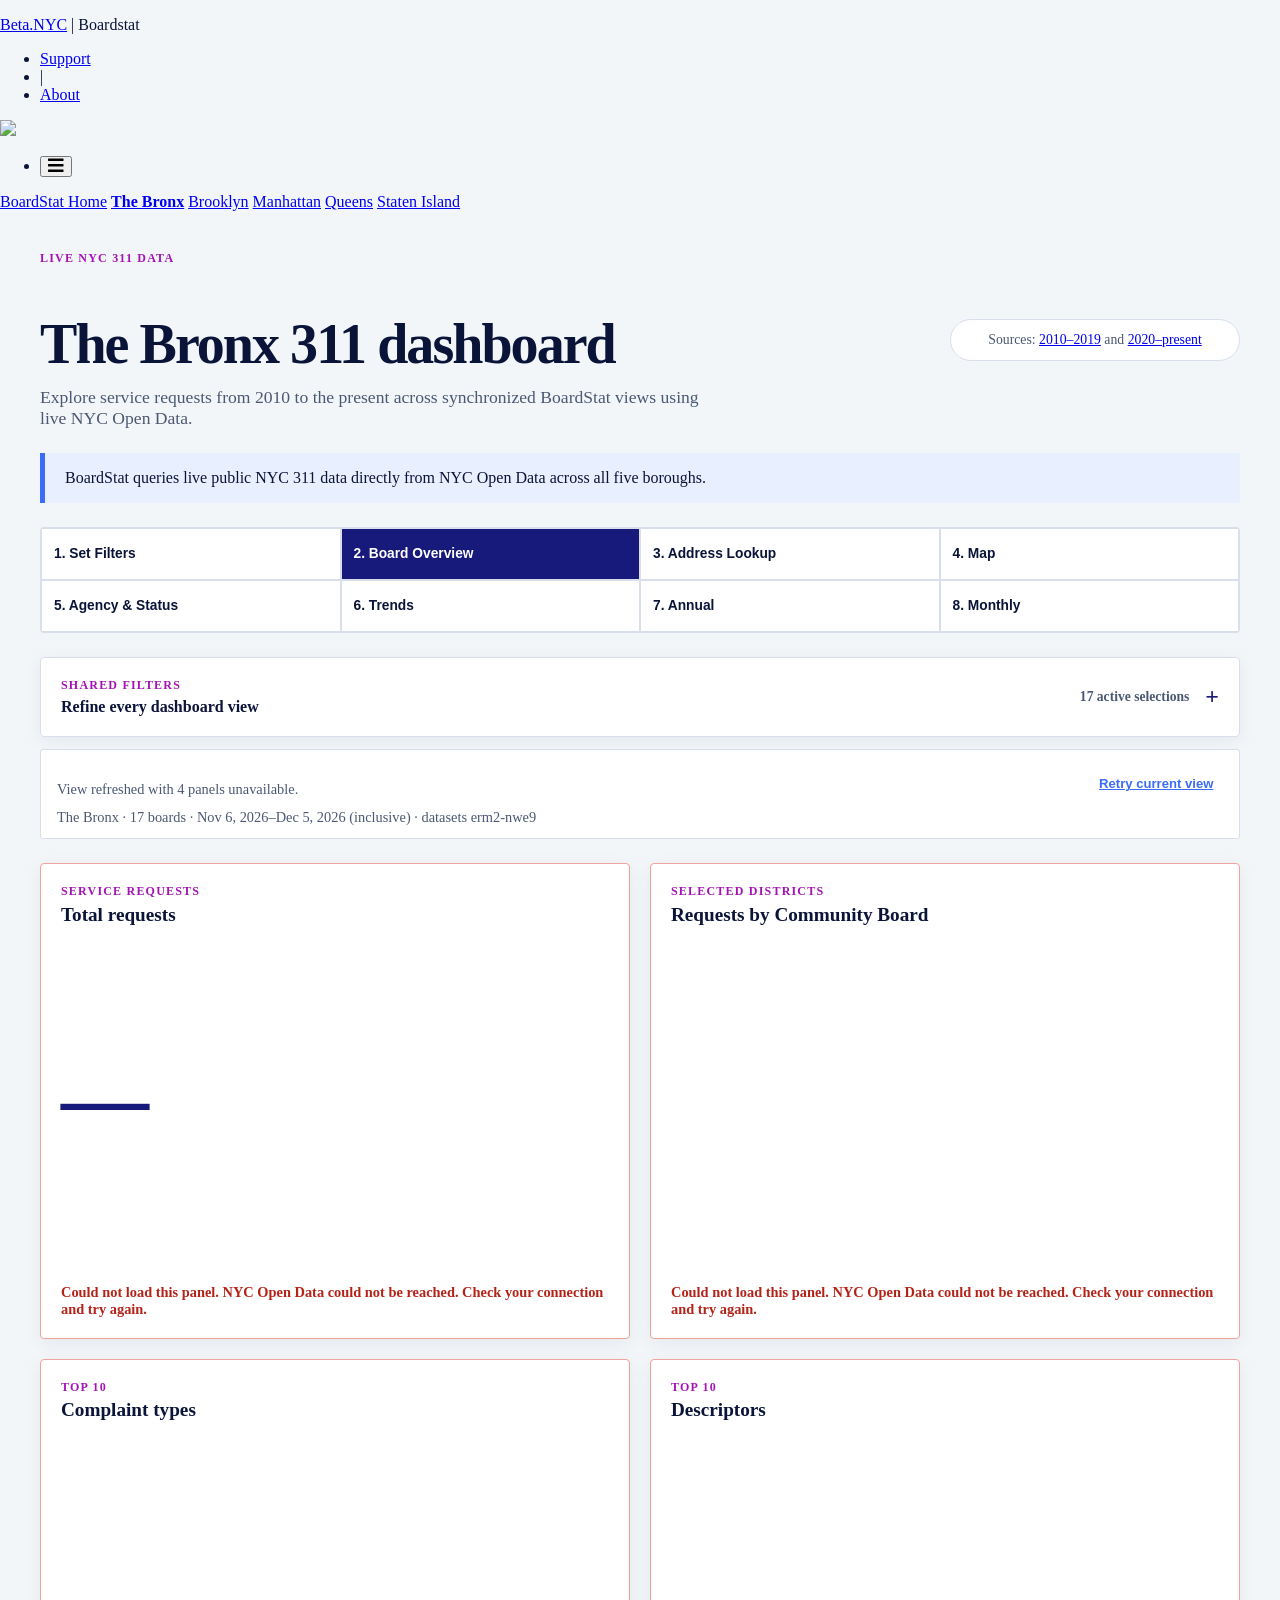
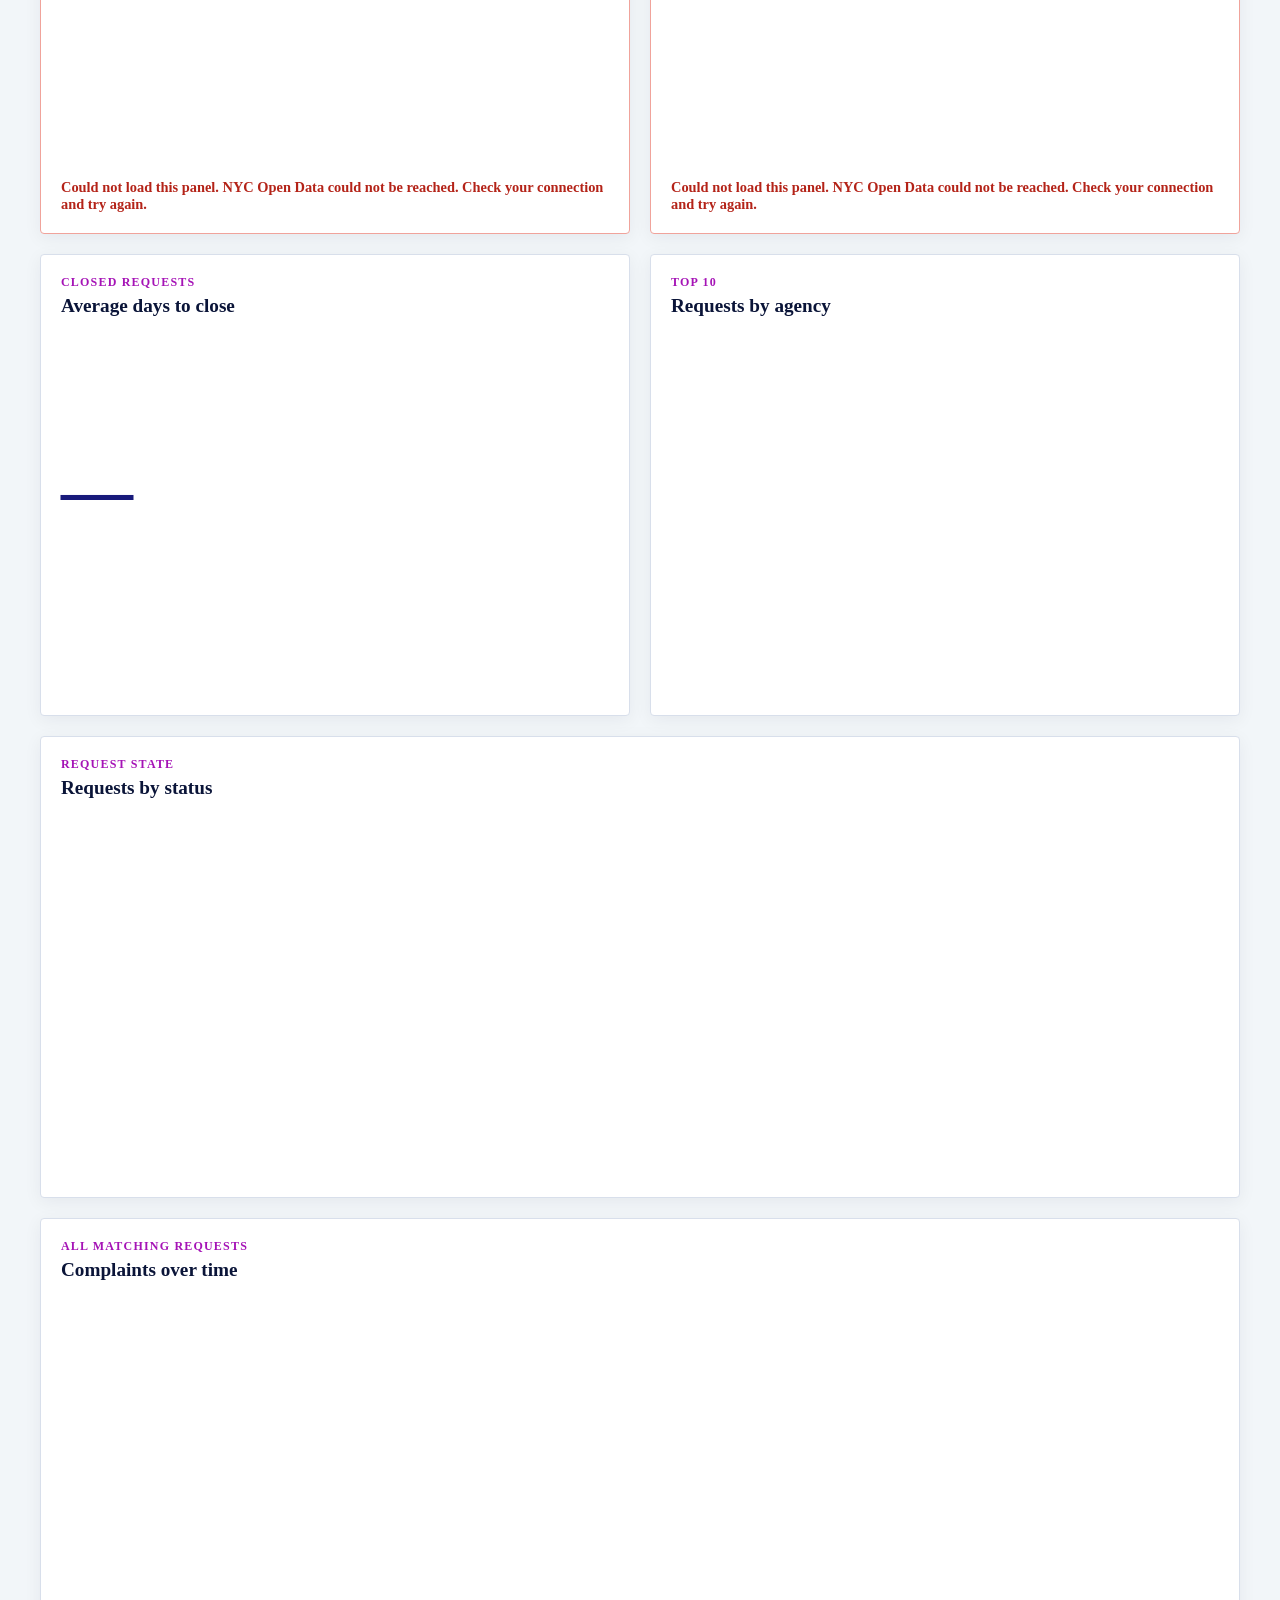
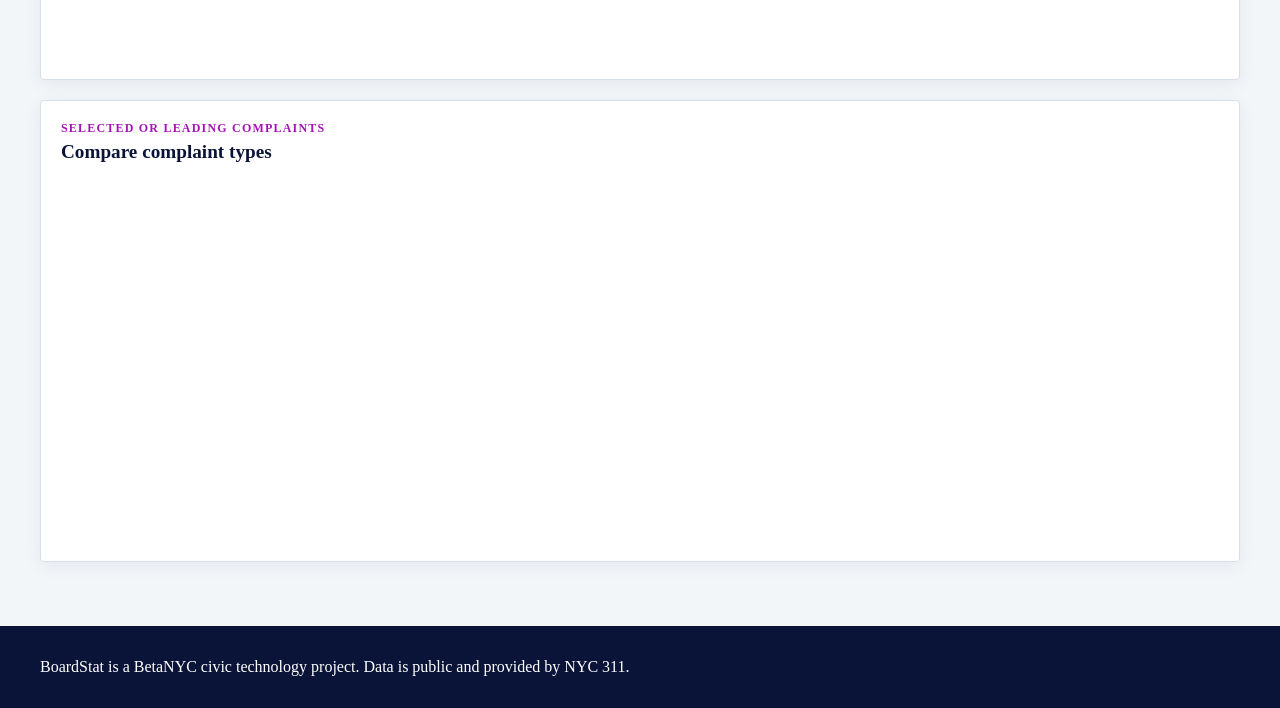
==== bronx.html @ efbcb54a "Cut over remaining boroughs to live NYC Open Data" ====
<!DOCTYPE html>
<html lang="en">
  <head>
    <!-- Required meta tags -->
    <meta charset="utf-8" />
    <meta
      name="viewport"
      content="width=device-width, initial-scale=1, shrink-to-fit=no"
    />

    <!-- Corrects IE Compatibility Mode -->
    <meta http-equiv="X-UA-Compatible" content="IE=edge" />

    <title>BoardStat The Bronx</title>

    <!-- Font Awesome -->
    <link
      rel="stylesheet"
      href="https://use.fontawesome.com/releases/v5.8.2/css/all.css"
      integrity="sha384-oS3vJWv+0UjzBfQzYUhtDYW+Pj2yciDJxpsK1OYPAYjqT085Qq/1cq5FLXAZQ7Ay"
      crossorigin="anonymous"
    />

    <!-- NYC Theme CSS -->
    <link rel="stylesheet" href="./css/theme.css" />
    <link rel="icon" href="./images/BetaNYC_short_white_on_blue.png" />
    <link rel="stylesheet" href="https://unpkg.com/leaflet@1.9.4/dist/leaflet.css" crossorigin="anonymous" />
    <link rel="stylesheet" href="https://unpkg.com/leaflet.markercluster@1.5.3/dist/MarkerCluster.css" crossorigin="anonymous" />
    <link rel="stylesheet" href="https://unpkg.com/leaflet.markercluster@1.5.3/dist/MarkerCluster.Default.css" crossorigin="anonymous" />
    <link rel="stylesheet" href="./css/prototype.css" />
    <!-- Global site tag (gtag.js) - Google Analytics -->
    <!-- Google tag (gtag.js) -->
    <script
      async
      src="https://www.googletagmanager.com/gtag/js?id=G-TJ936HGY1Z"
    ></script>
    <script>
      window.dataLayer = window.dataLayer || [];
      function gtag() {
        dataLayer.push(arguments);
      }
      gtag("js", new Date());

      gtag("config", "G-TJ936HGY1Z");
    </script>
  </head>
  <body data-borough="bronx" data-default-boards="all" data-route-fixed="true">
    <a class="skip-link" href="#dashboard">Skip to dashboard</a>
        <header id="global-header" role="banner">
          <div id="nyc-top-header">
            <div class="container-fluid wide">
              <div class="row py-1 align-items-center justify-content-between">
                <div class="col-auto">
                  <p class="d-none d-md-flex">
                    <a href="https://beta.nyc/">Beta.NYC</a>
                    <span class="mx-1" aria-hidden="true">|</span>
                    Boardstat
                  </p>
                </div>
                <!-- .col -->

                <div class="col-auto">
                  <ul class="extensible-list horizontal">
                    <li>
                      <a href="https://github.com/BetaNYC/BoardStat/issues"
                        >Support</a
                      >
                    </li>
                    <li>
                      <a>|</a>
                    </li>
                    <li>
                      <a href="https://beta.nyc/products/boardstat/">About</a>
                    </li>
                  </ul>
                </div>
                <!-- .col -->
              </div>
              <!-- .row -->
            </div>
            <!-- .container-fluid -->
          </div>
          <!-- #nyc-top-header -->

          <div class="wrap-header">
            <div class="container-fluid wide">
              <div class="row align-items-center">
                <div class="col-lg py-2">
                  <div
                    class="d-flex justify-content-center justify-content-lg-start"
                  >
                    <a class="align-self-center" href="https://beta.nyc/">
                      <img
                        src="https://beta.nyc/wp-content/uploads/Sticker_BetaNYC_long_transp_back1-e1545958875486.png"
                      />
                    </a>
                  </div>
                </div>
                <!-- .col -->

                <div class="col-lg-auto border-top border-lg-0">
                  <div class="d-lg-flex align-items-center">
                    <!-- Mobile Toggle Buttons -->

                    <ul
                      class="extensible-list horizontal justify-content-between my-2 d-lg-none"
                    >
                      <li>
                        <button
                          class="navbar-toggler no-btn-style"
                          type="button"
                          data-toggle="collapse"
                          data-target="#nav-primary"
                          aria-controls="nav-primary"
                          aria-expanded="false"
                          aria-label="Toggle navigation"
                        >
                          <span class="fas fa-bars fa-lg" role="img"></span>
                        </button>
                      </li>
                    </ul>

                    <div
                      class="collapse d-lg-block mx-n2 mx-lg-2"
                      id="nav-primary"
                    >
                      <nav class="nav" role="navigation">
                        <a
                          class="nav-link"
                          href="https://boardstat.beta.nyc"
                          id="nav-item-home"
                          aria-haspopup="true"
                          aria-expanded="false"
                        >
                          BoardStat Home</a
                        >

                        <a
                          class="nav-link"
                          href="https://boardstat.beta.nyc/bronx"
                          id="nav-item-bronx"
                          aria-haspopup="true"
                          aria-expanded="false"
                        >
                          <strong><u>The Bronx</u></strong></a
                        >

                        <a
                          class="nav-link"
                          href="https://boardstat.beta.nyc/brooklyn"
                          id="nav-item-brooklyn"
                          aria-haspopup="true"
                          aria-expanded="false"
                        >
                          Brooklyn</a
                        >

                        <a
                          class="nav-link"
                          href="https://boardstat.beta.nyc/manhattan"
                          id="nav-item-manhattan"
                          aria-haspopup="true"
                          aria-expanded="false"
                        >
                          Manhattan</a
                        >

                        <a
                          class="nav-link"
                          href="https://boardstat.beta.nyc/queens"
                          id="nav-item-queens"
                          aria-haspopup="true"
                          aria-expanded="false"
                        >
                          Queens</a
                        >

                        <a
                          class="nav-link"
                          href="https://boardstat.beta.nyc/statenisland"
                          id="nav-item-staten-island"
                          aria-haspopup="true"
                          aria-expanded="false"
                        >
                          Staten Island</a
                        >
                      </nav>
                    </div>

                    <!-- Desktop Toggle Buttons -->
                  </div>
                  <!-- .d-flex -->
                </div>
                <!-- .col -->
              </div>
              <!-- .row -->
            </div>
            <!-- .container-fluid -->
          </div>
          <!-- .wrap-header -->
        </header>

    <main id="dashboard" class="prototype-container dashboard-shell">
      <section class="hero" aria-labelledby="page-title">
        <div>
          <p class="eyebrow">Live NYC 311 data</p>
          <h1 id="page-title">The Bronx 311 dashboard</h1>
          <p class="hero-copy">Explore service requests from 2010 to the present across synchronized BoardStat views using live NYC Open Data.</p>
        </div>
        <div class="hero-tools">
          <p class="source-badge">
            Sources: <a href="https://data.cityofnewyork.us/Social-Services/311-Service-Requests-from-2010-to-2019/76ig-c548/about_data">2010–2019</a>
            and <a href="https://data.cityofnewyork.us/Social-Services/311-Service-Requests-from-2020-to-Present/erm2-nwe9/about_data">2020–present</a>
          </p>
        </div>
      </section>

      <aside class="prototype-notice" aria-label="Data source notice">
        BoardStat queries live public NYC 311 data directly from NYC Open Data across all five boroughs.
      </aside>

      <nav class="view-nav" aria-label="Dashboard views" aria-orientation="horizontal" role="tablist">
        <button id="tab-filters" type="button" role="tab" aria-selected="false" aria-controls="view-filters" data-view="filters">1. Set Filters</button>
        <button id="tab-overview" type="button" role="tab" aria-selected="true" aria-controls="view-overview" data-view="overview">2. Board Overview</button>
        <button id="tab-address" type="button" role="tab" aria-selected="false" aria-controls="view-address" data-view="address">3. Address Lookup</button>
        <button id="tab-map" type="button" role="tab" aria-selected="false" aria-controls="view-map" data-view="map">4. Map</button>
        <button id="tab-agency" type="button" role="tab" aria-selected="false" aria-controls="view-agency" data-view="agency">5. Agency &amp; Status</button>
        <button id="tab-trends" type="button" role="tab" aria-selected="false" aria-controls="view-trends" data-view="trends">6. Trends</button>
        <button id="tab-annual" type="button" role="tab" aria-selected="false" aria-controls="view-annual" data-view="annual">7. Annual</button>
        <button id="tab-monthly" type="button" role="tab" aria-selected="false" aria-controls="view-monthly" data-view="monthly">8. Monthly</button>
      </nav>

      <details id="shared-filter-panel" class="filter-card">
        <summary>
          <span><span class="eyebrow">Shared filters</span><strong>Refine every dashboard view</strong></span>
          <span id="filter-count" class="filter-count">17 active selections</span>
        </summary>

        <div class="filter-content">
          <div class="section-heading">
            <p class="filter-help">Select multiple values with checkboxes. Options and counts reflect the current date and cross-filter selections.</p>
            <button id="reset-filters" class="button-secondary" type="button">Reset filters</button>
          </div>

          <form id="filters">
            <div class="date-filter-grid">
              <div class="form-field">
                <label for="start-date">Start date</label>
                <input id="start-date" name="startDate" type="date" min="2010-01-01" required />
              </div>
              <div class="form-field">
                <label for="end-date">End date</label>
                <input id="end-date" name="endDate" type="date" min="2010-01-01" required />
              </div>
            </div>

            <div class="filter-option-grid">
              <fieldset class="filter-group">
                <legend>Community Boards</legend>
                <button type="button" class="text-button" data-clear-filter="boards">Clear</button>
                <input class="option-search" type="search" placeholder="Find a board" aria-label="Find a Community Board option" data-option-search="board-options" />
                <div id="board-options" class="checkbox-options" aria-label="Community Board options"></div>
              </fieldset>

              <fieldset class="filter-group">
                <legend>Complaint Types</legend>
                <button type="button" class="text-button" data-clear-filter="complaints">Clear</button>
                <input class="option-search" type="search" placeholder="Find a complaint" aria-label="Find a complaint type option" data-option-search="complaint-options" />
                <div id="complaint-options" class="checkbox-options" aria-label="Complaint type options"></div>
              </fieldset>

              <fieldset class="filter-group">
                <legend>Descriptors</legend>
                <button type="button" class="text-button" data-clear-filter="descriptors">Clear</button>
                <input class="option-search" type="search" placeholder="Find a descriptor" aria-label="Find a descriptor option" data-option-search="descriptor-options" />
                <div id="descriptor-options" class="checkbox-options" aria-label="Descriptor options"></div>
              </fieldset>

              <fieldset class="filter-group">
                <legend>Agencies</legend>
                <button type="button" class="text-button" data-clear-filter="agencies">Clear</button>
                <input class="option-search" type="search" placeholder="Find an agency" aria-label="Find an agency option" data-option-search="agency-options" />
                <div id="agency-options" class="checkbox-options" aria-label="Agency options"></div>
              </fieldset>

              <fieldset class="filter-group">
                <legend>Statuses</legend>
                <button type="button" class="text-button" data-clear-filter="statuses">Clear</button>
                <input class="option-search" type="search" placeholder="Find a status" aria-label="Find a status option" data-option-search="status-options" />
                <div id="status-options" class="checkbox-options" aria-label="Status options"></div>
              </fieldset>

              <fieldset class="filter-group">
                <legend>Years</legend>
                <button type="button" class="text-button" data-clear-filter="years">Clear</button>
                <p class="option-note">Optional non-contiguous year filter.</p>
                <div id="year-options" class="checkbox-options compact-options" aria-label="Year options"></div>
              </fieldset>
            </div>
          </form>
          <p id="filter-options-status" class="filter-options-status" role="status" aria-live="polite"></p>
          <p id="filter-error" class="form-error" role="alert" hidden></p>
        </div>
      </details>

      <div class="dashboard-toolbar" aria-label="Dashboard refresh status">
        <div class="dashboard-status-row">
          <p id="dashboard-status" class="dashboard-status" role="status" aria-live="polite"></p>
          <button id="retry-dashboard" class="text-button retry-button" type="button" aria-describedby="dashboard-status">Retry current view</button>
        </div>
        <p id="active-range" class="active-range"></p>
      </div>

      <section id="view-filters" class="view-panel" role="tabpanel" aria-labelledby="tab-filters" tabindex="0" hidden>
        <article class="dashboard-card guidance-card">
          <p class="eyebrow">View 1</p>
          <h2>Set shared filters</h2>
          <p>Use the filter panel above to combine boards, complaint types, descriptors, agencies, statuses, years, and an inclusive date range. Address selections are added in the Address Lookup view.</p>
          <h3>Current selection</h3>
          <ul id="active-filter-list" class="active-filter-list"></ul>
          <p>Selections are encoded in the page URL so this exact view can be bookmarked or shared.</p>
        </article>
      </section>

      <section id="view-overview" class="view-panel dashboard-grid" role="tabpanel" aria-labelledby="tab-overview" tabindex="0">
        <article id="total-panel" class="dashboard-card total-card" aria-labelledby="total-heading">
          <div class="card-heading"><div><p class="eyebrow">Service requests</p><h2 id="total-heading">Total requests</h2></div></div>
          <p id="total-requests" class="metric" aria-live="polite">—</p>
          <p class="panel-state" aria-live="polite"></p>
        </article>

        <article id="boards-panel" class="dashboard-card chart-card" aria-labelledby="boards-heading">
          <div class="card-heading"><div><p class="eyebrow">Selected districts</p><h2 id="boards-heading">Requests by Community Board</h2></div></div>
          <div class="chart-wrap"><canvas id="boards-chart" role="img" aria-label="Requests by Community Board chart" aria-describedby="boards-summary"></canvas></div>
          <p id="boards-summary" class="chart-summary"></p><p class="panel-state" aria-live="polite"></p>
        </article>

        <article id="complaints-panel" class="dashboard-card chart-card" aria-labelledby="complaints-heading">
          <div class="card-heading"><div><p class="eyebrow">Top 10</p><h2 id="complaints-heading">Complaint types</h2></div></div>
          <div class="chart-wrap"><canvas id="complaints-chart" role="img" aria-label="Top complaint types chart" aria-describedby="complaints-summary"></canvas></div>
          <p id="complaints-summary" class="chart-summary"></p><p class="panel-state" aria-live="polite"></p>
        </article>

        <article id="descriptors-panel" class="dashboard-card chart-card" aria-labelledby="descriptors-heading">
          <div class="card-heading"><div><p class="eyebrow">Top 10</p><h2 id="descriptors-heading">Descriptors</h2></div></div>
          <div class="chart-wrap"><canvas id="descriptors-chart" role="img" aria-label="Top descriptors chart" aria-describedby="descriptors-summary"></canvas></div>
          <p id="descriptors-summary" class="chart-summary"></p><p class="panel-state" aria-live="polite"></p>
        </article>
      </section>

      <section id="view-address" class="view-panel" role="tabpanel" aria-labelledby="tab-address" tabindex="0" hidden>
        <article class="dashboard-card address-search-card" aria-labelledby="address-search-heading">
          <div class="card-heading"><div><p class="eyebrow">Address filter</p><h2 id="address-search-heading">Lookup service requests by address</h2></div></div>
          <label for="address-search">Search incident addresses</label>
          <input id="address-search" type="search" autocomplete="off" placeholder="Example: 2151 Broadway" aria-describedby="address-search-help address-search-status" />
          <p id="address-search-help" class="option-note">Enter at least two characters. Select up to 10 exact public incident-address values.</p>
          <p id="address-search-status" class="filter-options-status" role="status" aria-live="polite"></p>
          <ul id="address-suggestions" class="address-suggestions" aria-label="Address suggestions"></ul>
          <div class="selected-address-heading"><h3>Selected addresses</h3><button id="clear-addresses" class="text-button" type="button">Clear all</button></div>
          <div id="selected-addresses" class="filter-chips"><p class="option-note">No addresses selected.</p></div>
        </article>

        <article id="address-results-panel" class="dashboard-card table-card" aria-labelledby="recent-heading">
          <div class="card-heading"><div><p class="eyebrow">Newest first</p><h2 id="recent-heading">Matching service requests</h2></div><p class="limit-note">Up to 100 requests</p></div>
          <div class="table-scroll" tabindex="0" aria-label="Scrollable matching service requests table">
            <table>
              <caption class="visually-hidden">Newest NYC 311 requests matching the shared filters</caption>
              <thead><tr><th scope="col">Created</th><th scope="col">Closed</th><th scope="col">Board</th><th scope="col">Complaint Type</th><th scope="col">Descriptor</th><th scope="col">Agency</th><th scope="col">Address</th><th scope="col">Status</th><th scope="col">Dataset</th></tr></thead>
              <tbody id="recent-requests-body"></tbody>
            </table>
          </div>
          <p class="panel-state" aria-live="polite"></p>
        </article>
      </section>

      <section id="view-map" class="view-panel" role="tabpanel" aria-labelledby="tab-map" tabindex="0" hidden>
        <article id="map-panel" class="dashboard-card map-card" aria-labelledby="map-heading">
          <div class="card-heading"><div><p class="eyebrow">Newest geocoded requests</p><h2 id="map-heading">Request map</h2></div><p id="map-limit-note" class="limit-note">Up to 250 points per applicable dataset</p></div>
          <div id="request-map" role="region" aria-label="Map of recent 311 service requests" aria-describedby="map-limit-note"></div>
          <p class="panel-state" aria-live="polite"></p>
        </article>
      </section>

      <section id="view-agency" class="view-panel dashboard-grid" role="tabpanel" aria-labelledby="tab-agency" tabindex="0" hidden>
        <article id="average-panel" class="dashboard-card total-card" aria-labelledby="average-heading">
          <div class="card-heading"><div><p class="eyebrow">Closed requests</p><h2 id="average-heading">Average days to close</h2></div></div>
          <p id="average-days" class="metric" aria-live="polite">—</p><p class="panel-state" aria-live="polite"></p>
        </article>
        <article id="agencies-panel" class="dashboard-card chart-card" aria-labelledby="agencies-heading">
          <div class="card-heading"><div><p class="eyebrow">Top 10</p><h2 id="agencies-heading">Requests by agency</h2></div></div>
          <div class="chart-wrap"><canvas id="agencies-chart" role="img" aria-label="Requests by agency chart" aria-describedby="agencies-summary"></canvas></div>
          <p id="agencies-summary" class="chart-summary"></p><p class="panel-state" aria-live="polite"></p>
        </article>
        <article id="statuses-panel" class="dashboard-card chart-card chart-card-wide" aria-labelledby="statuses-heading">
          <div class="card-heading"><div><p class="eyebrow">Request state</p><h2 id="statuses-heading">Requests by status</h2></div></div>
          <div class="chart-wrap"><canvas id="statuses-chart" role="img" aria-label="Requests by status chart" aria-describedby="statuses-summary"></canvas></div>
          <p id="statuses-summary" class="chart-summary"></p><p class="panel-state" aria-live="polite"></p>
        </article>
      </section>

      <section id="view-trends" class="view-panel dashboard-grid" role="tabpanel" aria-labelledby="tab-trends" tabindex="0" hidden>
        <article id="timeline-panel" class="dashboard-card chart-card chart-card-wide" aria-labelledby="timeline-heading">
          <div class="card-heading"><div><p class="eyebrow">All matching requests</p><h2 id="timeline-heading">Complaints over time</h2></div></div>
          <div class="chart-wrap"><canvas id="timeline-chart" role="img" aria-label="Complaints over time chart" aria-describedby="timeline-summary"></canvas></div>
          <p id="timeline-summary" class="chart-summary"></p><p class="panel-state" aria-live="polite"></p>
        </article>
        <article id="comparison-panel" class="dashboard-card chart-card chart-card-wide" aria-labelledby="comparison-heading">
          <div class="card-heading"><div><p class="eyebrow">Selected or leading complaints</p><h2 id="comparison-heading">Compare complaint types</h2></div></div>
          <div class="chart-wrap"><canvas id="comparison-chart" role="img" aria-label="Complaint type comparison chart" aria-describedby="comparison-summary"></canvas></div>
          <p id="comparison-summary" class="chart-summary"></p><p class="panel-state" aria-live="polite"></p>
        </article>
      </section>

      <section id="view-annual" class="view-panel" role="tabpanel" aria-labelledby="tab-annual" tabindex="0" hidden>
        <article id="annual-panel" class="dashboard-card chart-card" aria-labelledby="annual-heading">
          <div class="card-heading"><div><p class="eyebrow">Calendar year</p><h2 id="annual-heading">Annual request totals</h2></div></div>
          <div class="chart-wrap chart-wrap-large"><canvas id="annual-chart" role="img" aria-label="Annual request totals chart" aria-describedby="annual-summary"></canvas></div>
          <p id="annual-summary" class="chart-summary"></p><p class="panel-state" aria-live="polite"></p>
        </article>
      </section>

      <section id="view-monthly" class="view-panel" role="tabpanel" aria-labelledby="tab-monthly" tabindex="0" hidden>
        <article id="monthly-panel" class="dashboard-card chart-card" aria-labelledby="monthly-heading">
          <div class="card-heading"><div><p class="eyebrow">Seasonality</p><h2 id="monthly-heading">Requests by calendar month</h2></div></div>
          <div class="chart-wrap chart-wrap-large"><canvas id="monthly-chart" role="img" aria-label="Requests by calendar month chart" aria-describedby="monthly-summary"></canvas></div>
          <p id="monthly-summary" class="chart-summary"></p><p class="panel-state" aria-live="polite"></p>
        </article>
      </section>
    </main>

    <footer class="prototype-footer"><div class="prototype-container"><p>BoardStat is a BetaNYC civic technology project. Data is public and provided by NYC 311.</p></div></footer>

    <!-- jQuery (full, compressed version) -->
    <script
      src="https://code.jquery.com/jquery-3.3.1.min.js"
      integrity="sha256-FgpCb/KJQlLNfOu91ta32o/NMZxltwRo8QtmkMRdAu8="
      crossorigin="anonymous"
    ></script>

    <!-- Popper.js and Bootstrap JS -->
    <script
      src="https://cdnjs.cloudflare.com/ajax/libs/popper.js/1.14.7/umd/popper.min.js"
      integrity="sha384-UO2eT0CpHqdSJQ6hJty5KVphtPhzWj9WO1clHTMGa3JDZwrnQq4sF86dIHNDz0W1"
      crossorigin="anonymous"
    ></script>
    <script
      src="https://stackpath.bootstrapcdn.com/bootstrap/4.3.1/js/bootstrap.min.js"
      integrity="sha384-JjSmVgyd0p3pXB1rRibZUAYoIIy6OrQ6VrjIEaFf/nJGzIxFDsf4x0xIM+B07jRM"
      crossorigin="anonymous"
    ></script>
    <script src="https://cdn.jsdelivr.net/npm/chart.js@4.4.7/dist/chart.umd.min.js"></script>
    <script src="https://unpkg.com/leaflet@1.9.4/dist/leaflet.js" crossorigin="anonymous"></script>
    <script src="https://unpkg.com/leaflet.markercluster@1.5.3/dist/leaflet.markercluster.js" crossorigin="anonymous"></script>
    <script type="module" src="./js/dashboard.js"></script>
  </body>
</html>
---- css/prototype.css ----
:root {
  --boardstat-navy: #0a1438;
  --boardstat-blue: #181a7b;
  --boardstat-bright-blue: #3b6cf6;
  --boardstat-purple: #a513b6;
  --boardstat-ink-muted: #4b5873;
  --boardstat-border: #d8dfeb;
  --boardstat-surface: #ffffff;
  --boardstat-background: #f2f6f9;
  --boardstat-error: #b42318;
  --boardstat-focus: #ffc107;
}

html {
  scroll-behavior: smooth;
}

body {
  min-width: 320px;
  margin: 0;
  color: var(--boardstat-navy);
  background: var(--boardstat-background);
}

a:focus-visible,
button:focus-visible,
input:focus-visible,
select:focus-visible,
[tabindex="0"]:focus-visible {
  outline: 3px solid var(--boardstat-focus);
  outline-offset: 3px;
}

.skip-link {
  position: fixed;
  top: 0.75rem;
  left: 0.75rem;
  z-index: 2000;
  padding: 0.75rem 1rem;
  color: #fff;
  background: var(--boardstat-navy);
  transform: translateY(-160%);
}

.skip-link:focus {
  transform: translateY(0);
}

.prototype-container {
  width: min(100% - 2rem, 1200px);
  margin-inline: auto;
}

.site-header {
  border-bottom: 1px solid var(--boardstat-border);
  background: #fff;
}

.top-header-content,
.primary-header,
.header-links,
.prototype-nav,
.hero,
.section-heading,
.card-heading {
  display: flex;
  align-items: center;
}

.top-header-content {
  min-height: 2.25rem;
  justify-content: space-between;
  gap: 1rem;
}

.top-header-content p,
.header-links,
.prototype-footer p {
  margin: 0;
}

.header-links {
  gap: 1.25rem;
  padding: 0;
  list-style: none;
}

.primary-header {
  min-height: 5.25rem;
  justify-content: space-between;
  gap: 2rem;
}

.brand img {
  display: block;
  width: 154px;
  height: auto;
}

.prototype-nav {
  flex-wrap: wrap;
  justify-content: flex-end;
  gap: 0.25rem 1.15rem;
}

.prototype-nav a {
  padding-block: 0.75rem;
  color: var(--boardstat-navy);
  font-weight: 700;
}

.prototype-nav a:hover {
  color: var(--boardstat-bright-blue);
}

.dashboard-shell {
  padding-block: 2.5rem 4rem;
}

.hero {
  justify-content: space-between;
  gap: 2rem;
  margin-bottom: 1.5rem;
}

.hero h1 {
  margin-bottom: 0.65rem;
  font-size: clamp(2rem, 5vw, 3.5rem);
  letter-spacing: -0.035em;
}

.hero-copy {
  max-width: 680px;
  margin: 0;
  color: var(--boardstat-ink-muted);
  font-size: 1.1rem;
}

.hero-tools {
  display: grid;
  flex: 0 0 min(290px, 100%);
  gap: 0.75rem;
}

.route-selector {
  display: grid;
  gap: 0.35rem;
  color: var(--boardstat-ink-muted);
  font-size: 0.82rem;
  font-weight: 700;
}

.route-selector select {
  min-height: 44px;
  padding: 0.55rem 0.7rem;
  border: 1px solid #6c7890;
  border-radius: 2px;
  color: var(--boardstat-navy);
  background: #fff;
  font: inherit;
}

.eyebrow {
  margin: 0 0 0.3rem;
  color: var(--boardstat-purple);
  font-size: 0.75rem;
  font-weight: 800;
  letter-spacing: 0.1em;
  text-transform: uppercase;
}

.source-badge,
.limit-note {
  margin: 0;
  color: var(--boardstat-ink-muted);
  font-size: 0.86rem;
}

.source-badge {
  max-width: 290px;
  padding: 0.75rem 1rem;
  border: 1px solid var(--boardstat-border);
  border-radius: 999px;
  background: #fff;
  text-align: center;
}

.prototype-notice {
  margin-bottom: 1.5rem;
  padding: 1rem 1.25rem;
  border-left: 5px solid var(--boardstat-bright-blue);
  background: #e8efff;
}

.view-nav {
  display: grid;
  grid-template-columns: repeat(4, minmax(0, 1fr));
  gap: 2px;
  margin-bottom: 1.5rem;
  padding: 2px;
  border-radius: 4px;
  background: var(--boardstat-border);
}

.view-nav button {
  min-height: 50px;
  padding: 0.65rem 0.75rem;
  border: 0;
  color: var(--boardstat-navy);
  background: #fff;
  font-size: 0.86rem;
  font-weight: 700;
  text-align: left;
}

.view-nav button:hover,
.view-nav button[aria-selected="true"] {
  color: #fff;
  background: var(--boardstat-blue);
}

.filter-card,
.dashboard-card {
  border: 1px solid var(--boardstat-border);
  border-radius: 4px;
  background: var(--boardstat-surface);
  box-shadow: 0 4px 18px rgba(10, 20, 56, 0.06);
}

.filter-card {
  margin-bottom: 1.5rem;
  padding: 1.25rem;
}

.filter-card > summary {
  display: flex;
  align-items: center;
  justify-content: space-between;
  gap: 1rem;
  cursor: pointer;
  list-style: none;
}

.filter-card > summary::-webkit-details-marker {
  display: none;
}

.filter-card > summary .eyebrow {
  display: block;
}

.filter-card > summary::after {
  content: "+";
  color: var(--boardstat-blue);
  font-size: 1.5rem;
  font-weight: 800;
}

.filter-card[open] > summary::after {
  content: "−";
}

.filter-content {
  margin-top: 1rem;
  padding-top: 1rem;
  border-top: 1px solid var(--boardstat-border);
}

.filter-count {
  margin-left: auto;
  color: var(--boardstat-ink-muted);
  font-size: 0.85rem;
  font-weight: 600;
}

.filter-help {
  max-width: 720px;
  margin: 0;
  color: var(--boardstat-ink-muted);
}

.section-heading,
.card-heading {
  justify-content: space-between;
  gap: 1rem;
}

.section-heading {
  margin-bottom: 1rem;
}

.section-heading h2,
.card-heading h2 {
  margin: 0;
  font-size: 1.2rem;
}

.button-secondary {
  min-height: 44px;
  padding: 0.65rem 1rem;
  border: 2px solid var(--boardstat-blue);
  border-radius: 2px;
  color: var(--boardstat-blue);
  background: #fff;
  font-weight: 700;
}

.button-secondary:hover {
  color: #fff;
  background: var(--boardstat-blue);
}

.filter-grid,
.date-filter-grid {
  display: grid;
  grid-template-columns: minmax(220px, 1.5fr) repeat(2, minmax(165px, 1fr));
  gap: 1rem;
}

.date-filter-grid {
  grid-template-columns: repeat(2, minmax(180px, 260px));
  margin-bottom: 1rem;
}

.filter-option-grid {
  display: grid;
  grid-template-columns: repeat(3, minmax(0, 1fr));
  gap: 1rem;
}

.filter-group {
  min-width: 0;
  margin: 0;
  padding: 1rem;
  border: 1px solid var(--boardstat-border);
  border-radius: 3px;
}

.filter-group legend {
  width: auto;
  margin: 0;
  padding: 0;
  color: var(--boardstat-navy);
  background: transparent;
  font-size: 0.95rem;
  font-weight: 800;
}

.filter-group > .text-button {
  float: right;
  margin-top: -1.6rem;
}

.text-button {
  padding: 0.15rem 0.25rem;
  border: 0;
  color: var(--boardstat-bright-blue);
  background: transparent;
  font-size: 0.82rem;
  font-weight: 700;
  text-decoration: underline;
}

.option-search,
#address-search {
  width: 100%;
  min-height: 42px;
  margin: 0.65rem 0 0.5rem;
  padding: 0.55rem 0.65rem;
  border: 1px solid #6c7890;
  border-radius: 2px;
  color: var(--boardstat-navy);
  background: #fff;
}

.checkbox-options {
  max-height: 220px;
  overflow-y: auto;
  border: 1px solid var(--boardstat-border);
  background: #fff;
}

.checkbox-option {
  display: flex;
  align-items: flex-start;
  gap: 0.5rem;
  margin: 0;
  padding: 0.45rem 0.55rem;
  border-bottom: 1px solid #edf0f5;
  cursor: pointer;
  font-size: 0.84rem;
}

.checkbox-option:hover {
  background: #f2f6ff;
}

.checkbox-option input {
  flex: 0 0 auto;
  margin-top: 0.2rem;
}

.checkbox-option span {
  min-width: 0;
  overflow-wrap: anywhere;
}

.checkbox-option small {
  margin-left: auto;
  color: var(--boardstat-ink-muted);
  font-variant-numeric: tabular-nums;
}

.compact-options {
  max-height: 168px;
}

.option-note,
.filter-options-status {
  margin: 0.45rem 0 0;
  color: var(--boardstat-ink-muted);
  font-size: 0.82rem;
}

.filter-options-status {
  min-height: 1.25rem;
}

.form-field label {
  display: block;
  margin-bottom: 0.4rem;
  font-weight: 700;
}

.form-field select,
.form-field input {
  width: 100%;
  min-height: 46px;
  padding: 0.6rem 0.7rem;
  border: 1px solid #6c7890;
  border-radius: 2px;
  color: var(--boardstat-navy);
  background: #fff;
}

.form-error {
  margin: 0.8rem 0 0;
  color: var(--boardstat-error);
  font-weight: 700;
}

.dashboard-status,
.active-range {
  margin: 0.75rem 0 0;
  color: var(--boardstat-ink-muted);
  font-size: 0.9rem;
}

.dashboard-status-row {
  display: flex;
  align-items: center;
  justify-content: space-between;
  gap: 0.75rem;
}

.dashboard-toolbar {
  margin: -0.75rem 0 1.5rem;
  padding: 0.75rem 1rem;
  border: 1px solid var(--boardstat-border);
  border-radius: 3px;
  background: #fff;
}

.dashboard-status-row .dashboard-status {
  flex: 1 1 auto;
}

.retry-button {
  flex: 0 0 auto;
  min-height: 44px;
  padding-inline: 0.6rem;
}

.active-range {
  margin-top: 0.2rem;
}

.dashboard-grid {
  display: grid;
  grid-template-columns: repeat(2, minmax(0, 1fr));
  gap: 1.25rem;
}

.view-panel {
  margin-top: 1.25rem;
}

.guidance-card h3 {
  margin-top: 1.5rem;
  font-size: 1.05rem;
}

.active-filter-list {
  padding-left: 1.25rem;
  color: var(--boardstat-ink-muted);
}

.dashboard-card {
  position: relative;
  min-width: 0;
  padding: 1.25rem;
}

.dashboard-card[aria-busy="true"]::after {
  position: absolute;
  inset: 0;
  content: "";
  pointer-events: none;
  background: rgba(255, 255, 255, 0.62);
}

.dashboard-card[data-stale="true"]::before {
  position: absolute;
  top: 0.65rem;
  right: 0.65rem;
  z-index: 2;
  padding: 0.25rem 0.45rem;
  content: "Stale result";
  border-radius: 2px;
  color: #fff;
  background: var(--boardstat-error);
  font-size: 0.72rem;
  font-weight: 800;
  letter-spacing: 0.04em;
  text-transform: uppercase;
}

.chart-card-wide {
  grid-column: 1 / -1;
}

.total-card {
  display: flex;
  min-height: 250px;
  flex-direction: column;
}

.metric {
  margin: auto 0;
  color: var(--boardstat-blue);
  font-size: clamp(3.25rem, 8vw, 5.5rem);
  font-weight: 800;
  letter-spacing: -0.05em;
}

#average-days {
  font-size: clamp(2.6rem, 6vw, 4.5rem);
}

.chart-wrap {
  position: relative;
  min-height: 330px;
  margin-top: 1rem;
}

.chart-wrap-large {
  min-height: 440px;
}

.chart-summary {
  margin: 0.75rem 0 0;
  color: var(--boardstat-ink-muted);
  font-size: 0.88rem;
}

.panel-state {
  min-height: 1.25rem;
  margin: 0.75rem 0 0;
  color: var(--boardstat-ink-muted);
  font-size: 0.9rem;
}

.dashboard-card.is-error {
  border-color: #f0a39b;
}

.dashboard-card.is-error .panel-state {
  color: var(--boardstat-error);
  font-weight: 700;
}

#request-map {
  z-index: 0;
  min-height: 480px;
  margin-top: 1rem;
  background: #e6ecf7;
}

.map-popup-title {
  margin: 0 0 0.25rem;
  font-weight: 800;
}

.map-popup-detail {
  margin: 0.15rem 0;
}

.request-marker-shell {
  border: 0;
  background: transparent;
}

.request-marker-dot {
  display: block;
  width: 12px;
  height: 12px;
  border: 2px solid #fff;
  border-radius: 50%;
  background: var(--boardstat-bright-blue);
  box-shadow: 0 1px 4px rgba(10, 20, 56, 0.4);
}

.address-search-card {
  margin-bottom: 1.25rem;
}

.address-search-card > label {
  display: block;
  margin-top: 1rem;
  font-weight: 700;
}

.address-suggestions {
  max-height: 260px;
  margin: 0.5rem 0 1rem;
  padding: 0;
  overflow-y: auto;
  border: 1px solid var(--boardstat-border);
  list-style: none;
}

.address-suggestions:empty {
  display: none;
}

.address-suggestions button {
  width: 100%;
  padding: 0.65rem 0.75rem;
  border: 0;
  border-bottom: 1px solid var(--boardstat-border);
  color: var(--boardstat-navy);
  background: #fff;
  text-align: left;
}

.address-suggestions button:hover,
.address-suggestions button:focus-visible {
  background: #edf2ff;
}

.selected-address-heading {
  display: flex;
  align-items: center;
  justify-content: space-between;
  gap: 1rem;
}

.selected-address-heading h3 {
  margin: 0;
  font-size: 1rem;
}

.filter-chips {
  display: flex;
  flex-wrap: wrap;
  gap: 0.5rem;
  margin-top: 0.6rem;
}

.filter-chip {
  display: inline-flex;
  align-items: center;
  gap: 0.45rem;
  padding: 0.35rem 0.45rem 0.35rem 0.65rem;
  border-radius: 999px;
  color: #fff;
  background: var(--boardstat-blue);
  font-size: 0.84rem;
}

.filter-chip button {
  width: 1.45rem;
  height: 1.45rem;
  padding: 0;
  border: 0;
  border-radius: 50%;
  color: var(--boardstat-navy);
  background: #fff;
  font-weight: 800;
  line-height: 1;
}

.visually-hidden {
  position: absolute !important;
  width: 1px !important;
  height: 1px !important;
  padding: 0 !important;
  overflow: hidden !important;
  clip: rect(0, 0, 0, 0) !important;
  white-space: nowrap !important;
  border: 0 !important;
}

.table-scroll {
  margin-top: 1rem;
  overflow-x: auto;
}

table {
  width: 100%;
  min-width: 1180px;
  border-collapse: collapse;
}

th,
td {
  padding: 0.75rem;
  border-bottom: 1px solid var(--boardstat-border);
  vertical-align: top;
  text-align: left;
}

th {
  color: var(--boardstat-purple);
  background: #f7f8fc;
  font-size: 0.78rem;
  letter-spacing: 0.05em;
  text-transform: uppercase;
}

td {
  font-size: 0.9rem;
}

tbody tr:hover {
  background: #f7f9ff;
}

.empty-row td {
  padding: 2rem 1rem;
  color: var(--boardstat-ink-muted);
  text-align: center;
}

.prototype-footer {
  padding-block: 2rem;
  color: #fff;
  background: var(--boardstat-navy);
}

@media (max-width: 800px) {
  .primary-header,
  .hero {
    align-items: flex-start;
    flex-direction: column;
  }

  .primary-header {
    padding-block: 1rem;
    gap: 0.5rem;
  }

  .prototype-nav {
    justify-content: flex-start;
  }

  .source-badge {
    max-width: none;
  }

  .hero-tools {
    width: 100%;
  }

  .view-nav,
  .filter-option-grid {
    grid-template-columns: repeat(2, minmax(0, 1fr));
  }

  .filter-grid,
  .date-filter-grid {
    grid-template-columns: 1fr;
  }

  .dashboard-grid {
    grid-template-columns: 1fr;
  }

  .chart-card-wide {
    grid-column: auto;
  }
}

@media (max-width: 520px) {
  .prototype-container {
    width: min(100% - 1.25rem, 1200px);
  }

  .top-header-content {
    align-items: flex-start;
    padding-block: 0.5rem;
  }

  .top-header-content > p span {
    display: none;
  }

  .view-nav,
  .filter-option-grid {
    grid-template-columns: 1fr;
  }

  .dashboard-status-row {
    align-items: flex-start;
    flex-direction: column;
  }

  .filter-card > summary {
    align-items: flex-start;
  }

  .filter-count {
    display: none;
  }

  .section-heading,
  .card-heading {
    align-items: flex-start;
    flex-direction: column;
  }

  .section-heading .button-secondary {
    width: 100%;
  }

  .dashboard-card,
  .filter-card {
    padding: 1rem;
  }

  .chart-wrap {
    min-height: 290px;
  }

  #request-map {
    min-height: 360px;
  }
}

@media (prefers-reduced-motion: reduce) {
  html {
    scroll-behavior: auto;
  }
}
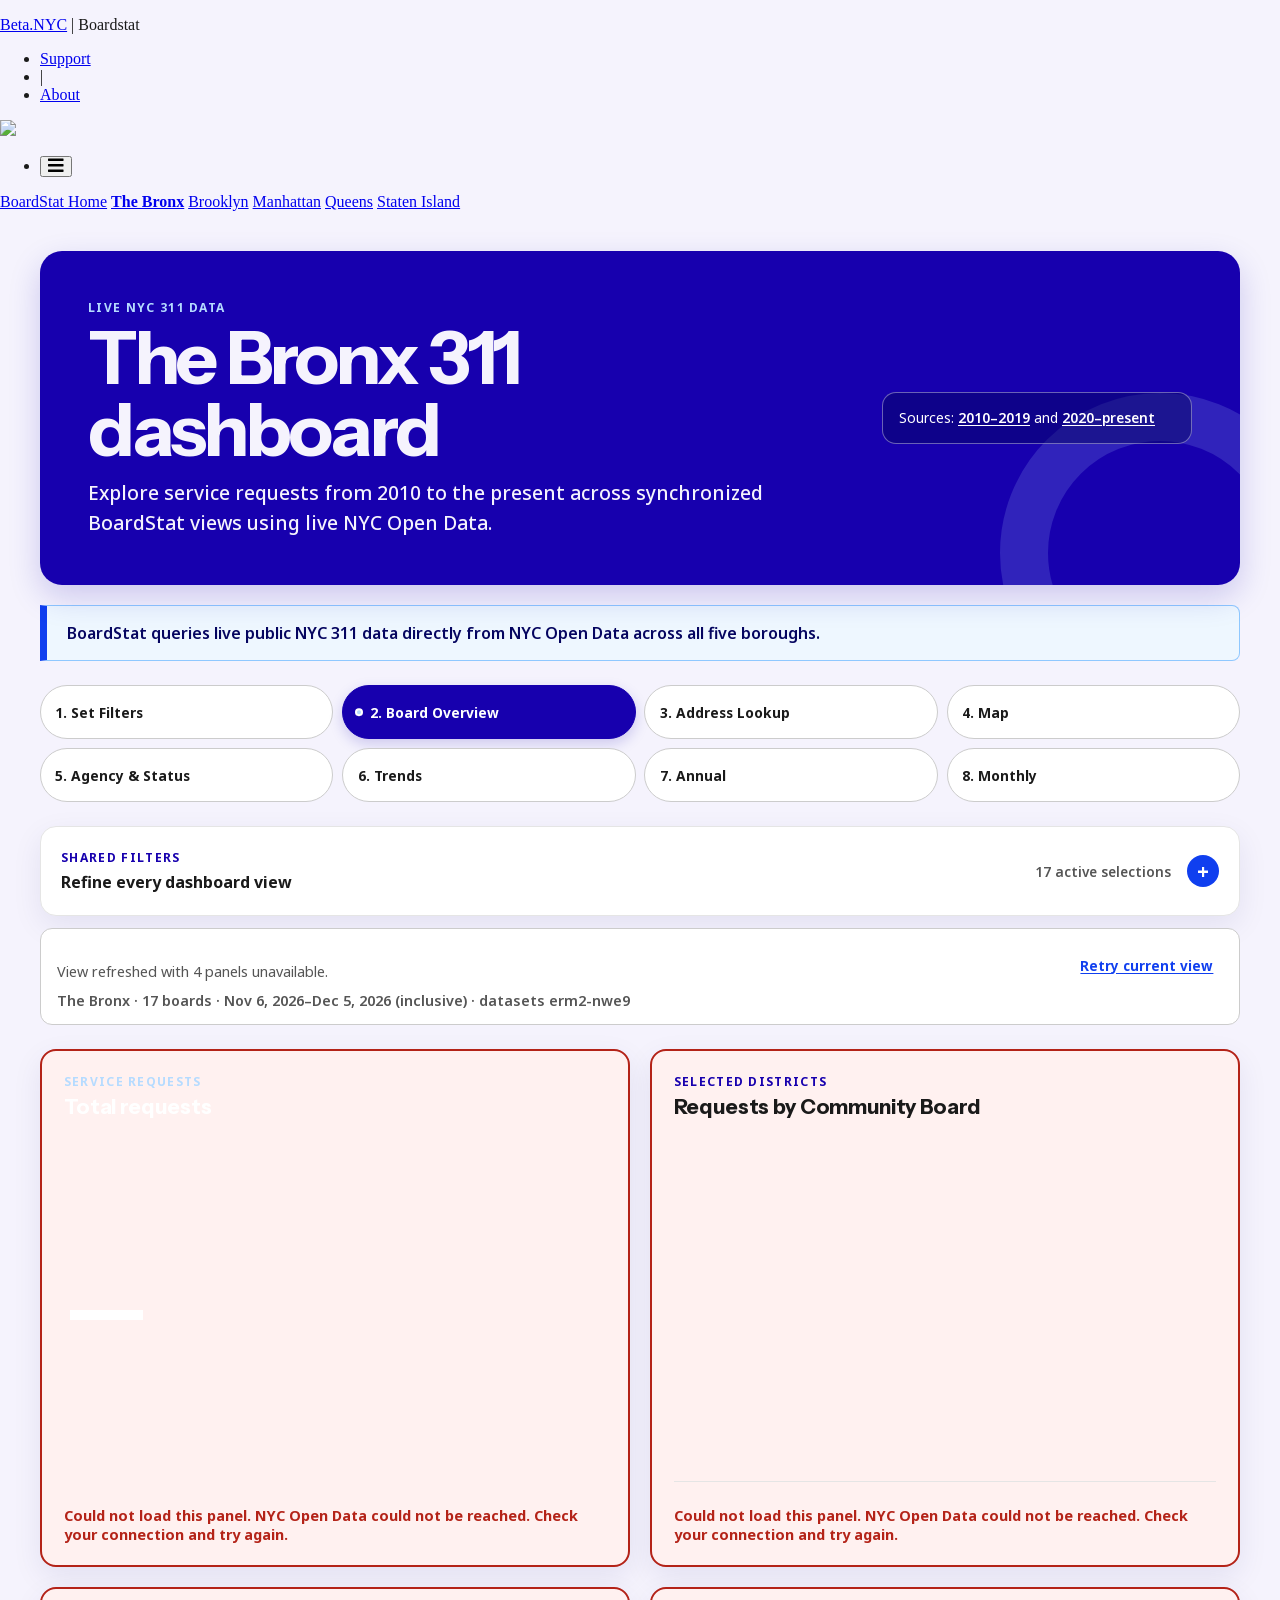
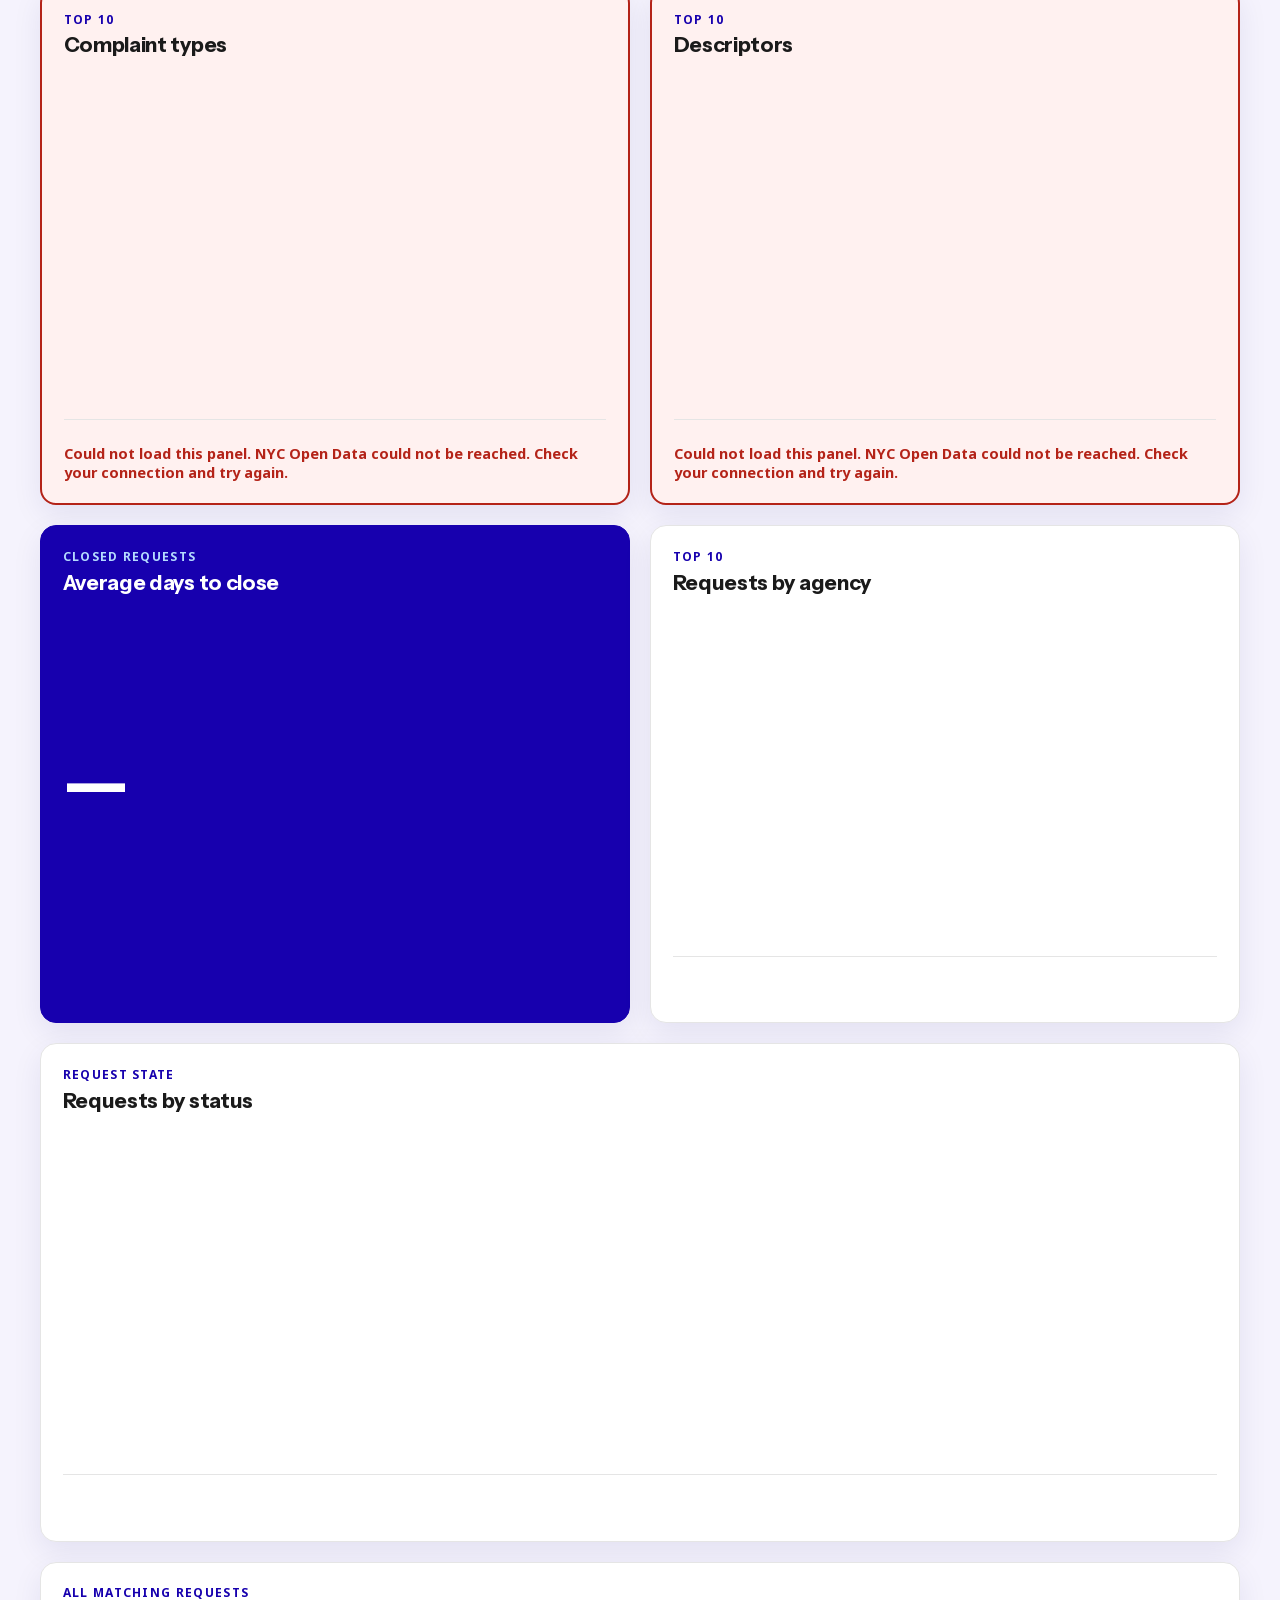
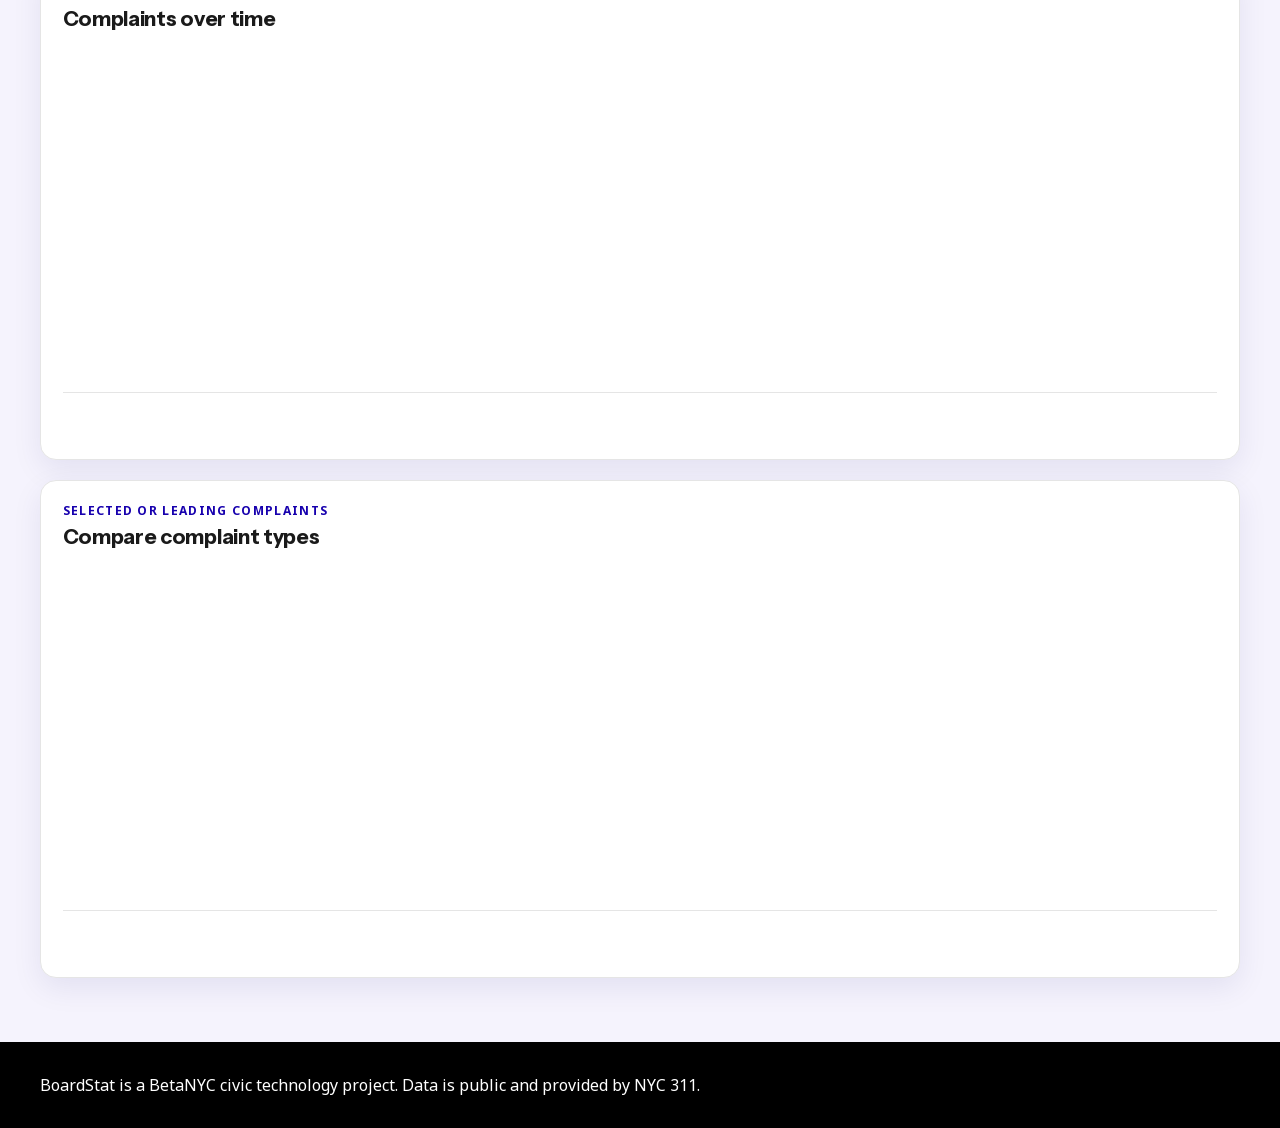
==== commit 5eadc96a: "Refresh BoardStat dashboard branding" ====
--- a/bronx.html
+++ b/bronx.html
@@ -27,7 +27,7 @@
     <link rel="stylesheet" href="https://unpkg.com/leaflet@1.9.4/dist/leaflet.css" crossorigin="anonymous" />
     <link rel="stylesheet" href="https://unpkg.com/leaflet.markercluster@1.5.3/dist/MarkerCluster.css" crossorigin="anonymous" />
     <link rel="stylesheet" href="https://unpkg.com/leaflet.markercluster@1.5.3/dist/MarkerCluster.Default.css" crossorigin="anonymous" />
-    <link rel="stylesheet" href="./css/prototype.css" />
+    <link rel="stylesheet" href="./css/prototype.css?v=20260826-1" />
     <!-- Global site tag (gtag.js) - Google Analytics -->
     <!-- Google tag (gtag.js) -->
     <script
@@ -451,6 +451,8 @@
     <script src="https://cdn.jsdelivr.net/npm/chart.js@4.4.7/dist/chart.umd.min.js"></script>
     <script src="https://unpkg.com/leaflet@1.9.4/dist/leaflet.js" crossorigin="anonymous"></script>
     <script src="https://unpkg.com/leaflet.markercluster@1.5.3/dist/leaflet.markercluster.js" crossorigin="anonymous"></script>
-    <script type="module" src="./js/dashboard.js"></script>
+    <script src="https://unpkg.com/esri-leaflet@3.0.19/dist/esri-leaflet.js" crossorigin="anonymous"></script>
+    <script src="https://unpkg.com/esri-leaflet-vector@4.3.0/dist/esri-leaflet-vector.js" crossorigin="anonymous"></script>
+    <script type="module" src="./js/dashboard.js?v=20260826-1"></script>
   </body>
 </html>
--- a/css/prototype.css
+++ b/css/prototype.css
@@ -1,14 +1,41 @@
+@font-face {
+  font-family: "Instrument Sans";
+  src: url("../fonts/instrument-sans-latin.woff2") format("woff2");
+  font-style: normal;
+  font-weight: 500 700;
+  font-display: swap;
+}
+
+@font-face {
+  font-family: "Noto Sans";
+  src: url("../fonts/noto-sans-latin.woff2") format("woff2");
+  font-style: normal;
+  font-weight: 400 700;
+  font-display: swap;
+}
+
 :root {
-  --boardstat-navy: #0a1438;
-  --boardstat-blue: #181a7b;
-  --boardstat-bright-blue: #3b6cf6;
-  --boardstat-purple: #a513b6;
-  --boardstat-ink-muted: #4b5873;
-  --boardstat-border: #d8dfeb;
+  --boardstat-black: #000000;
+  --boardstat-white: #ffffff;
+  --boardstat-action: #103fef;
+  --boardstat-action-dark: #050560;
+  --boardstat-indigo: #1700ae;
+  --boardstat-blue-soft: #b5dbff;
+  --boardstat-blue-pale: #eef7ff;
+  --boardstat-ink: #1a1a1a;
+  --boardstat-ink-muted: #555555;
+  --boardstat-border: #cccccc;
+  --boardstat-border-light: #e5e5e5;
   --boardstat-surface: #ffffff;
-  --boardstat-background: #f2f6f9;
+  --boardstat-background: #f5f3fd;
   --boardstat-error: #b42318;
-  --boardstat-focus: #ffc107;
+  --boardstat-error-soft: #fff1f0;
+  --boardstat-focus: #000000;
+  --boardstat-shadow: 0 10px 30px rgba(5, 5, 96, 0.08);
+  --boardstat-radius: 16px;
+  --boardstat-control-radius: 8px;
+  --boardstat-font-display: "Instrument Sans", "Arial Black", sans-serif;
+  --boardstat-font-body: "Noto Sans", Arial, sans-serif;
 }
 
 html {
@@ -18,17 +45,42 @@
 body {
   min-width: 320px;
   margin: 0;
-  color: var(--boardstat-navy);
+  color: var(--boardstat-ink);
   background: var(--boardstat-background);
+}
+
+.dashboard-shell,
+.prototype-footer {
+  font-family: var(--boardstat-font-body);
+}
+
+.dashboard-shell *,
+.dashboard-shell *::before,
+.dashboard-shell *::after {
+  box-sizing: border-box;
+}
+
+.dashboard-shell a {
+  color: var(--boardstat-action);
+  font-weight: 600;
+  text-decoration: underline;
+  text-decoration-thickness: 1px;
+  text-underline-offset: 0.16em;
+}
+
+.dashboard-shell a:hover {
+  color: var(--boardstat-action-dark);
+  text-decoration-thickness: 2px;
 }
 
 a:focus-visible,
 button:focus-visible,
 input:focus-visible,
 select:focus-visible,
+summary:focus-visible,
 [tabindex="0"]:focus-visible {
-  outline: 3px solid var(--boardstat-focus);
-  outline-offset: 3px;
+  outline: 3px dashed var(--boardstat-focus);
+  outline-offset: 4px;
 }
 
 .skip-link {
@@ -37,12 +89,17 @@
   left: 0.75rem;
   z-index: 2000;
   padding: 0.75rem 1rem;
-  color: #fff;
-  background: var(--boardstat-navy);
-  transform: translateY(-160%);
+  border: 2px solid var(--boardstat-white);
+  border-radius: var(--boardstat-control-radius);
+  color: var(--boardstat-white);
+  background: var(--boardstat-black);
+  font-family: var(--boardstat-font-body);
+  font-weight: 700;
+  transform: translateY(-180%);
 }
 
 .skip-link:focus {
+  color: var(--boardstat-white);
   transform: translateY(0);
 }
 
@@ -51,9 +108,10 @@
   margin-inline: auto;
 }
 
+/* The prototype route owns this shell; production routes keep theme.css unchanged. */
 .site-header {
-  border-bottom: 1px solid var(--boardstat-border);
-  background: #fff;
+  border-bottom: 1px solid var(--boardstat-border-light);
+  background: var(--boardstat-white);
 }
 
 .top-header-content,
@@ -105,12 +163,12 @@
 
 .prototype-nav a {
   padding-block: 0.75rem;
-  color: var(--boardstat-navy);
+  color: var(--boardstat-ink);
   font-weight: 700;
 }
 
 .prototype-nav a:hover {
-  color: var(--boardstat-bright-blue);
+  color: var(--boardstat-action);
 }
 
 .dashboard-shell {
@@ -118,55 +176,95 @@
 }
 
 .hero {
+  position: relative;
   justify-content: space-between;
-  gap: 2rem;
-  margin-bottom: 1.5rem;
+  gap: 2.5rem;
+  margin-bottom: 1.25rem;
+  padding: clamp(1.5rem, 4vw, 3rem);
+  overflow: hidden;
+  border-radius: 22px;
+  color: #f5f3fd;
+  background: var(--boardstat-indigo);
+  box-shadow: 0 12px 32px rgba(23, 0, 174, 0.18);
+}
+
+.hero::after {
+  position: absolute;
+  right: -5rem;
+  bottom: -8rem;
+  width: 20rem;
+  height: 20rem;
+  content: "";
+  border: 3rem solid rgba(181, 219, 255, 0.16);
+  border-radius: 50%;
+  pointer-events: none;
+}
+
+.hero > * {
+  position: relative;
+  z-index: 1;
+}
+
+.hero h1,
+.dashboard-card h2,
+.guidance-card h3 {
+  font-family: var(--boardstat-font-display);
 }
 
 .hero h1 {
-  margin-bottom: 0.65rem;
-  font-size: clamp(2rem, 5vw, 3.5rem);
-  letter-spacing: -0.035em;
+  max-width: 780px;
+  margin: 0 0 0.75rem;
+  color: inherit;
+  font-size: clamp(2.3rem, 6vw, 4.6rem);
+  font-weight: 700;
+  line-height: 0.98;
+  letter-spacing: -0.045em;
 }
 
 .hero-copy {
-  max-width: 680px;
+  max-width: 700px;
   margin: 0;
-  color: var(--boardstat-ink-muted);
-  font-size: 1.1rem;
+  color: #f5f3fd;
+  font-size: clamp(1rem, 2vw, 1.2rem);
+  font-weight: 500;
+  line-height: 1.55;
 }
 
 .hero-tools {
   display: grid;
-  flex: 0 0 min(290px, 100%);
-  gap: 0.75rem;
+  flex: 0 0 min(310px, 100%);
+  gap: 0.85rem;
 }
 
 .route-selector {
   display: grid;
-  gap: 0.35rem;
-  color: var(--boardstat-ink-muted);
-  font-size: 0.82rem;
+  gap: 0.4rem;
+  color: var(--boardstat-white);
+  font-size: 0.88rem;
   font-weight: 700;
 }
 
 .route-selector select {
-  min-height: 44px;
-  padding: 0.55rem 0.7rem;
-  border: 1px solid #6c7890;
-  border-radius: 2px;
-  color: var(--boardstat-navy);
-  background: #fff;
+  min-height: 48px;
+  padding: 0.65rem 0.8rem;
+  border: 2px solid var(--boardstat-blue-soft);
+  border-radius: var(--boardstat-control-radius);
+  color: var(--boardstat-ink);
+  background: var(--boardstat-white);
   font: inherit;
 }
 
 .eyebrow {
-  margin: 0 0 0.3rem;
-  color: var(--boardstat-purple);
+  margin: 0 0 0.35rem;
+  color: var(--boardstat-indigo);
   font-size: 0.75rem;
   font-weight: 800;
-  letter-spacing: 0.1em;
+  letter-spacing: 0.11em;
   text-transform: uppercase;
+}
+
+.hero .eyebrow {
+  color: var(--boardstat-blue-soft);
 }
 
 .source-badge,
@@ -177,54 +275,88 @@
 }
 
 .source-badge {
-  max-width: 290px;
-  padding: 0.75rem 1rem;
-  border: 1px solid var(--boardstat-border);
-  border-radius: 999px;
-  background: #fff;
-  text-align: center;
+  max-width: 310px;
+  padding: 0.9rem 1rem;
+  border: 1px solid rgba(255, 255, 255, 0.38);
+  border-radius: 14px;
+  color: var(--boardstat-white);
+  background: rgba(5, 5, 96, 0.46);
+  line-height: 1.55;
+  text-align: left;
+}
+
+.dashboard-shell .source-badge a {
+  color: var(--boardstat-white);
 }
 
 .prototype-notice {
   margin-bottom: 1.5rem;
   padding: 1rem 1.25rem;
-  border-left: 5px solid var(--boardstat-bright-blue);
-  background: #e8efff;
+  border: 1px solid #8fc8ff;
+  border-left: 7px solid var(--boardstat-action);
+  border-radius: 0 var(--boardstat-control-radius) var(--boardstat-control-radius) 0;
+  color: var(--boardstat-action-dark);
+  background: var(--boardstat-blue-pale);
+  font-weight: 600;
 }
 
 .view-nav {
   display: grid;
   grid-template-columns: repeat(4, minmax(0, 1fr));
-  gap: 2px;
+  gap: 0.55rem;
   margin-bottom: 1.5rem;
-  padding: 2px;
-  border-radius: 4px;
-  background: var(--boardstat-border);
 }
 
 .view-nav button {
-  min-height: 50px;
-  padding: 0.65rem 0.75rem;
-  border: 0;
-  color: var(--boardstat-navy);
-  background: #fff;
+  position: relative;
+  min-height: 54px;
+  padding: 0.75rem 0.9rem;
+  border: 1px solid var(--boardstat-border);
+  border-radius: 999px;
+  color: var(--boardstat-ink);
+  background: var(--boardstat-white);
+  font-family: var(--boardstat-font-body);
   font-size: 0.86rem;
   font-weight: 700;
+  line-height: 1.25;
   text-align: left;
-}
-
-.view-nav button:hover,
+  transition: border-color 120ms ease, color 120ms ease, background-color 120ms ease, transform 120ms ease;
+}
+
+.view-nav button:hover {
+  border-color: var(--boardstat-action);
+  color: var(--boardstat-action-dark);
+  background: var(--boardstat-blue-pale);
+  transform: translateY(-1px);
+}
+
 .view-nav button[aria-selected="true"] {
-  color: #fff;
-  background: var(--boardstat-blue);
+  padding-left: 1.65rem;
+  border-color: var(--boardstat-indigo);
+  color: var(--boardstat-white);
+  background: var(--boardstat-indigo);
+  box-shadow: 0 5px 14px rgba(23, 0, 174, 0.18);
+}
+
+.view-nav button[aria-selected="true"]::before {
+  position: absolute;
+  top: 50%;
+  left: 0.75rem;
+  width: 0.48rem;
+  height: 0.48rem;
+  content: "";
+  border: 2px solid var(--boardstat-white);
+  border-radius: 50%;
+  background: var(--boardstat-blue-soft);
+  transform: translateY(-50%);
 }
 
 .filter-card,
 .dashboard-card {
-  border: 1px solid var(--boardstat-border);
-  border-radius: 4px;
+  border: 1px solid var(--boardstat-border-light);
+  border-radius: var(--boardstat-radius);
   background: var(--boardstat-surface);
-  box-shadow: 0 4px 18px rgba(10, 20, 56, 0.06);
+  box-shadow: var(--boardstat-shadow);
 }
 
 .filter-card {
@@ -234,9 +366,11 @@
 
 .filter-card > summary {
   display: flex;
+  min-height: 48px;
   align-items: center;
   justify-content: space-between;
   gap: 1rem;
+  border-radius: var(--boardstat-control-radius);
   cursor: pointer;
   list-style: none;
 }
@@ -250,10 +384,18 @@
 }
 
 .filter-card > summary::after {
+  display: grid;
+  width: 2rem;
+  height: 2rem;
+  flex: 0 0 auto;
+  place-items: center;
   content: "+";
-  color: var(--boardstat-blue);
-  font-size: 1.5rem;
+  border-radius: 50%;
+  color: var(--boardstat-white);
+  background: var(--boardstat-action);
+  font-size: 1.35rem;
   font-weight: 800;
+  line-height: 1;
 }
 
 .filter-card[open] > summary::after {
@@ -262,8 +404,8 @@
 
 .filter-content {
   margin-top: 1rem;
-  padding-top: 1rem;
-  border-top: 1px solid var(--boardstat-border);
+  padding-top: 1.25rem;
+  border-top: 1px solid var(--boardstat-border-light);
 }
 
 .filter-count {
@@ -292,22 +434,28 @@
 .section-heading h2,
 .card-heading h2 {
   margin: 0;
-  font-size: 1.2rem;
+  color: var(--boardstat-ink);
+  font-size: 1.3rem;
+  font-weight: 700;
+  line-height: 1.2;
+  letter-spacing: -0.015em;
 }
 
 .button-secondary {
-  min-height: 44px;
-  padding: 0.65rem 1rem;
-  border: 2px solid var(--boardstat-blue);
-  border-radius: 2px;
-  color: var(--boardstat-blue);
-  background: #fff;
-  font-weight: 700;
+  min-height: 46px;
+  padding: 0.65rem 1.15rem;
+  border: 2px solid var(--boardstat-action);
+  border-radius: 999px;
+  color: var(--boardstat-action);
+  background: var(--boardstat-white);
+  font-family: var(--boardstat-font-body);
+  font-weight: 700;
+  transition: color 120ms ease, background-color 120ms ease;
 }
 
 .button-secondary:hover {
-  color: #fff;
-  background: var(--boardstat-blue);
+  color: var(--boardstat-white);
+  background: var(--boardstat-action);
 }
 
 .filter-grid,
@@ -333,71 +481,101 @@
   margin: 0;
   padding: 1rem;
   border: 1px solid var(--boardstat-border);
-  border-radius: 3px;
+  border-radius: 12px;
+  background: #fcfcfc;
 }
 
 .filter-group legend {
   width: auto;
   margin: 0;
   padding: 0;
-  color: var(--boardstat-navy);
+  color: var(--boardstat-ink);
   background: transparent;
-  font-size: 0.95rem;
-  font-weight: 800;
+  font-family: var(--boardstat-font-display);
+  font-size: 0.98rem;
+  font-weight: 700;
 }
 
 .filter-group > .text-button {
   float: right;
-  margin-top: -1.6rem;
+  margin-top: -1.65rem;
 }
 
 .text-button {
-  padding: 0.15rem 0.25rem;
+  padding: 0.2rem 0.25rem;
   border: 0;
-  color: var(--boardstat-bright-blue);
+  color: var(--boardstat-action);
   background: transparent;
-  font-size: 0.82rem;
+  font-family: var(--boardstat-font-body);
+  font-size: 0.84rem;
   font-weight: 700;
   text-decoration: underline;
+  text-decoration-thickness: 1px;
+  text-underline-offset: 0.16em;
+}
+
+.text-button:hover {
+  color: var(--boardstat-action-dark);
+  text-decoration-thickness: 2px;
 }
 
 .option-search,
 #address-search {
   width: 100%;
-  min-height: 42px;
+  min-height: 44px;
   margin: 0.65rem 0 0.5rem;
-  padding: 0.55rem 0.65rem;
-  border: 1px solid #6c7890;
-  border-radius: 2px;
-  color: var(--boardstat-navy);
-  background: #fff;
+  padding: 0.6rem 0.75rem;
+  border: 2px solid var(--boardstat-border);
+  border-radius: var(--boardstat-control-radius);
+  color: var(--boardstat-ink);
+  background: var(--boardstat-white);
+  font-family: var(--boardstat-font-body);
+}
+
+.option-search:focus,
+#address-search:focus,
+.form-field select:focus,
+.form-field input:focus,
+.route-selector select:focus {
+  border-color: var(--boardstat-action);
+  background: var(--boardstat-blue-pale);
 }
 
 .checkbox-options {
   max-height: 220px;
   overflow-y: auto;
-  border: 1px solid var(--boardstat-border);
-  background: #fff;
+  border: 1px solid var(--boardstat-border-light);
+  border-radius: var(--boardstat-control-radius);
+  background: var(--boardstat-white);
+  scrollbar-color: var(--boardstat-action) #eeeeee;
+  scrollbar-width: thin;
 }
 
 .checkbox-option {
   display: flex;
   align-items: flex-start;
-  gap: 0.5rem;
+  gap: 0.55rem;
   margin: 0;
-  padding: 0.45rem 0.55rem;
-  border-bottom: 1px solid #edf0f5;
+  padding: 0.55rem 0.65rem;
+  border-bottom: 1px solid var(--boardstat-border-light);
   cursor: pointer;
   font-size: 0.84rem;
 }
 
+.checkbox-option:last-child {
+  border-bottom: 0;
+}
+
 .checkbox-option:hover {
-  background: #f2f6ff;
+  background: var(--boardstat-blue-pale);
 }
 
 .checkbox-option input {
+  width: 1rem;
+  height: 1rem;
   flex: 0 0 auto;
-  margin-top: 0.2rem;
+  margin-top: 0.15rem;
+  accent-color: var(--boardstat-action);
 }
 
 .checkbox-option span {
@@ -429,23 +607,28 @@
 .form-field label {
   display: block;
   margin-bottom: 0.4rem;
+  color: var(--boardstat-ink);
   font-weight: 700;
 }
 
 .form-field select,
 .form-field input {
   width: 100%;
-  min-height: 46px;
-  padding: 0.6rem 0.7rem;
-  border: 1px solid #6c7890;
-  border-radius: 2px;
-  color: var(--boardstat-navy);
-  background: #fff;
+  min-height: 48px;
+  padding: 0.65rem 0.75rem;
+  border: 2px solid var(--boardstat-border);
+  border-radius: var(--boardstat-control-radius);
+  color: var(--boardstat-ink);
+  background: var(--boardstat-white);
+  font-family: var(--boardstat-font-body);
 }
 
 .form-error {
   margin: 0.8rem 0 0;
+  padding: 0.75rem 1rem;
+  border-left: 5px solid var(--boardstat-error);
   color: var(--boardstat-error);
+  background: var(--boardstat-error-soft);
   font-weight: 700;
 }
 
@@ -465,10 +648,10 @@
 
 .dashboard-toolbar {
   margin: -0.75rem 0 1.5rem;
-  padding: 0.75rem 1rem;
+  padding: 0.9rem 1rem;
   border: 1px solid var(--boardstat-border);
-  border-radius: 3px;
-  background: #fff;
+  border-radius: 12px;
+  background: var(--boardstat-white);
 }
 
 .dashboard-status-row .dashboard-status {
@@ -476,13 +659,14 @@
 }
 
 .retry-button {
+  min-height: 44px;
   flex: 0 0 auto;
-  min-height: 44px;
   padding-inline: 0.6rem;
 }
 
 .active-range {
   margin-top: 0.2rem;
+  font-weight: 600;
 }
 
 .dashboard-grid {
@@ -495,9 +679,13 @@
   margin-top: 1.25rem;
 }
 
+.view-panel:focus-visible {
+  border-radius: var(--boardstat-radius);
+}
+
 .guidance-card h3 {
   margin-top: 1.5rem;
-  font-size: 1.05rem;
+  font-size: 1.08rem;
 }
 
 .active-filter-list {
@@ -508,30 +696,32 @@
 .dashboard-card {
   position: relative;
   min-width: 0;
-  padding: 1.25rem;
+  padding: 1.35rem;
 }
 
 .dashboard-card[aria-busy="true"]::after {
   position: absolute;
   inset: 0;
+  z-index: 3;
   content: "";
+  border-radius: inherit;
   pointer-events: none;
-  background: rgba(255, 255, 255, 0.62);
+  background: rgba(255, 255, 255, 0.72);
 }
 
 .dashboard-card[data-stale="true"]::before {
   position: absolute;
-  top: 0.65rem;
-  right: 0.65rem;
-  z-index: 2;
-  padding: 0.25rem 0.45rem;
+  top: 0.75rem;
+  right: 0.75rem;
+  z-index: 4;
+  padding: 0.3rem 0.55rem;
   content: "Stale result";
-  border-radius: 2px;
-  color: #fff;
+  border-radius: 999px;
+  color: var(--boardstat-white);
   background: var(--boardstat-error);
-  font-size: 0.72rem;
+  font-size: 0.7rem;
   font-weight: 800;
-  letter-spacing: 0.04em;
+  letter-spacing: 0.05em;
   text-transform: uppercase;
 }
 
@@ -541,20 +731,35 @@
 
 .total-card {
   display: flex;
-  min-height: 250px;
+  min-height: 260px;
   flex-direction: column;
+  border-color: var(--boardstat-indigo);
+  color: var(--boardstat-white);
+  background: var(--boardstat-indigo);
+}
+
+.total-card .eyebrow,
+.total-card .panel-state {
+  color: var(--boardstat-blue-soft);
+}
+
+.total-card .card-heading h2 {
+  color: var(--boardstat-white);
 }
 
 .metric {
   margin: auto 0;
-  color: var(--boardstat-blue);
-  font-size: clamp(3.25rem, 8vw, 5.5rem);
-  font-weight: 800;
-  letter-spacing: -0.05em;
+  color: var(--boardstat-white);
+  font-family: var(--boardstat-font-display);
+  font-size: clamp(3.25rem, 8vw, 5.8rem);
+  font-weight: 700;
+  line-height: 0.95;
+  letter-spacing: -0.055em;
+  font-variant-numeric: tabular-nums;
 }
 
 #average-days {
-  font-size: clamp(2.6rem, 6vw, 4.5rem);
+  font-size: clamp(2.6rem, 6vw, 4.6rem);
 }
 
 .chart-wrap {
@@ -568,9 +773,12 @@
 }
 
 .chart-summary {
-  margin: 0.75rem 0 0;
+  margin: 0.9rem 0 0;
+  padding-top: 0.75rem;
+  border-top: 1px solid var(--boardstat-border-light);
   color: var(--boardstat-ink-muted);
   font-size: 0.88rem;
+  line-height: 1.5;
 }
 
 .panel-state {
@@ -581,7 +789,8 @@
 }
 
 .dashboard-card.is-error {
-  border-color: #f0a39b;
+  border: 2px solid var(--boardstat-error);
+  background: var(--boardstat-error-soft);
 }
 
 .dashboard-card.is-error .panel-state {
@@ -593,16 +802,38 @@
   z-index: 0;
   min-height: 480px;
   margin-top: 1rem;
-  background: #e6ecf7;
+  overflow: hidden;
+  border: 1px solid var(--boardstat-border);
+  border-radius: 12px;
+  background: #e8eef3;
+}
+
+.leaflet-container,
+.leaflet-popup-content,
+.leaflet-control {
+  font-family: var(--boardstat-font-body);
+}
+
+.leaflet-popup-content-wrapper,
+.leaflet-popup-tip {
+  color: var(--boardstat-ink);
+  background: var(--boardstat-white);
+}
+
+.leaflet-popup-content-wrapper {
+  border-radius: 12px;
+  box-shadow: 0 8px 24px rgba(0, 0, 0, 0.22);
 }
 
 .map-popup-title {
-  margin: 0 0 0.25rem;
-  font-weight: 800;
+  margin: 0 0 0.35rem;
+  color: var(--boardstat-action-dark);
+  font-family: var(--boardstat-font-display);
+  font-weight: 700;
 }
 
 .map-popup-detail {
-  margin: 0.15rem 0;
+  margin: 0.18rem 0;
 }
 
 .request-marker-shell {
@@ -611,13 +842,42 @@
 }
 
 .request-marker-dot {
+  position: relative;
   display: block;
-  width: 12px;
-  height: 12px;
-  border: 2px solid #fff;
+  width: 28px;
+  height: 28px;
+  border: 4px solid var(--boardstat-white);
   border-radius: 50%;
-  background: var(--boardstat-bright-blue);
-  box-shadow: 0 1px 4px rgba(10, 20, 56, 0.4);
+  background: var(--boardstat-action);
+  box-shadow: 0 0 0 2px var(--boardstat-indigo), 0 3px 8px rgba(5, 5, 96, 0.45);
+}
+
+.request-marker-dot::after {
+  position: absolute;
+  top: 50%;
+  left: 50%;
+  width: 7px;
+  height: 7px;
+  content: "";
+  border: 1px solid var(--boardstat-white);
+  border-radius: 50%;
+  background: #ffb320;
+  transform: translate(-50%, -50%);
+}
+
+.marker-cluster-small,
+.marker-cluster-medium,
+.marker-cluster-large {
+  background: rgba(181, 219, 255, 0.72);
+}
+
+.marker-cluster-small div,
+.marker-cluster-medium div,
+.marker-cluster-large div {
+  color: var(--boardstat-white);
+  background: var(--boardstat-indigo);
+  font-family: var(--boardstat-font-body);
+  font-weight: 700;
 }
 
 .address-search-card {
@@ -636,6 +896,7 @@
   padding: 0;
   overflow-y: auto;
   border: 1px solid var(--boardstat-border);
+  border-radius: var(--boardstat-control-radius);
   list-style: none;
 }
 
@@ -645,17 +906,19 @@
 
 .address-suggestions button {
   width: 100%;
-  padding: 0.65rem 0.75rem;
+  padding: 0.7rem 0.8rem;
   border: 0;
-  border-bottom: 1px solid var(--boardstat-border);
-  color: var(--boardstat-navy);
-  background: #fff;
+  border-bottom: 1px solid var(--boardstat-border-light);
+  color: var(--boardstat-ink);
+  background: var(--boardstat-white);
+  font-family: var(--boardstat-font-body);
   text-align: left;
 }
 
 .address-suggestions button:hover,
 .address-suggestions button:focus-visible {
-  background: #edf2ff;
+  color: var(--boardstat-action-dark);
+  background: var(--boardstat-blue-pale);
 }
 
 .selected-address-heading {
@@ -667,6 +930,7 @@
 
 .selected-address-heading h3 {
   margin: 0;
+  font-family: var(--boardstat-font-display);
   font-size: 1rem;
 }
 
@@ -680,22 +944,26 @@
 .filter-chip {
   display: inline-flex;
   align-items: center;
-  gap: 0.45rem;
-  padding: 0.35rem 0.45rem 0.35rem 0.65rem;
+  gap: 0.5rem;
+  padding: 0.4rem 0.5rem 0.4rem 0.75rem;
   border-radius: 999px;
-  color: #fff;
-  background: var(--boardstat-blue);
+  color: var(--boardstat-white);
+  background: var(--boardstat-indigo);
   font-size: 0.84rem;
+  font-weight: 600;
 }
 
 .filter-chip button {
-  width: 1.45rem;
-  height: 1.45rem;
+  display: grid;
+  width: 1.5rem;
+  height: 1.5rem;
   padding: 0;
   border: 0;
   border-radius: 50%;
-  color: var(--boardstat-navy);
-  background: #fff;
+  place-items: center;
+  color: var(--boardstat-action-dark);
+  background: var(--boardstat-white);
+  font-family: var(--boardstat-font-body);
   font-weight: 800;
   line-height: 1;
 }
@@ -712,29 +980,42 @@
 }
 
 .table-scroll {
+  max-width: 100%;
   margin-top: 1rem;
   overflow-x: auto;
+  border: 1px solid var(--boardstat-border);
+  border-radius: var(--boardstat-control-radius);
+  background: var(--boardstat-white);
+  box-shadow: inset -18px 0 18px -20px rgba(0, 0, 0, 0.65);
+  scrollbar-color: var(--boardstat-action) #eeeeee;
+  scrollbar-width: auto;
 }
 
 table {
   width: 100%;
   min-width: 1180px;
   border-collapse: collapse;
+  color: var(--boardstat-ink);
+  font-family: var(--boardstat-font-body);
 }
 
 th,
 td {
-  padding: 0.75rem;
-  border-bottom: 1px solid var(--boardstat-border);
+  padding: 0.8rem;
+  border-bottom: 1px solid var(--boardstat-border-light);
   vertical-align: top;
   text-align: left;
 }
 
 th {
-  color: var(--boardstat-purple);
-  background: #f7f8fc;
+  position: sticky;
+  top: 0;
+  z-index: 1;
+  color: var(--boardstat-white);
+  background: #333333;
   font-size: 0.78rem;
-  letter-spacing: 0.05em;
+  font-weight: 700;
+  letter-spacing: 0.045em;
   text-transform: uppercase;
 }
 
@@ -742,8 +1023,12 @@
   font-size: 0.9rem;
 }
 
+tbody tr:nth-child(even) {
+  background: #f7f7f7;
+}
+
 tbody tr:hover {
-  background: #f7f9ff;
+  background: var(--boardstat-blue-pale);
 }
 
 .empty-row td {
@@ -754,8 +1039,8 @@
 
 .prototype-footer {
   padding-block: 2rem;
-  color: #fff;
-  background: var(--boardstat-navy);
+  color: var(--boardstat-white);
+  background: var(--boardstat-black);
 }
 
 @media (max-width: 800px) {
@@ -774,12 +1059,10 @@
     justify-content: flex-start;
   }
 
+  .hero-tools,
   .source-badge {
+    width: 100%;
     max-width: none;
-  }
-
-  .hero-tools {
-    width: 100%;
   }
 
   .view-nav,
@@ -806,6 +1089,10 @@
     width: min(100% - 1.25rem, 1200px);
   }
 
+  .dashboard-shell {
+    padding-block: 1rem 2.5rem;
+  }
+
   .top-header-content {
     align-items: flex-start;
     padding-block: 0.5rem;
@@ -813,6 +1100,15 @@
 
   .top-header-content > p span {
     display: none;
+  }
+
+  .hero {
+    gap: 1.5rem;
+    border-radius: 16px;
+  }
+
+  .hero h1 {
+    font-size: clamp(2.15rem, 12vw, 3.2rem);
   }
 
   .view-nav,
@@ -861,4 +1157,8 @@
   html {
     scroll-behavior: auto;
   }
-}
+
+  .view-nav button {
+    transition: none;
+  }
+}
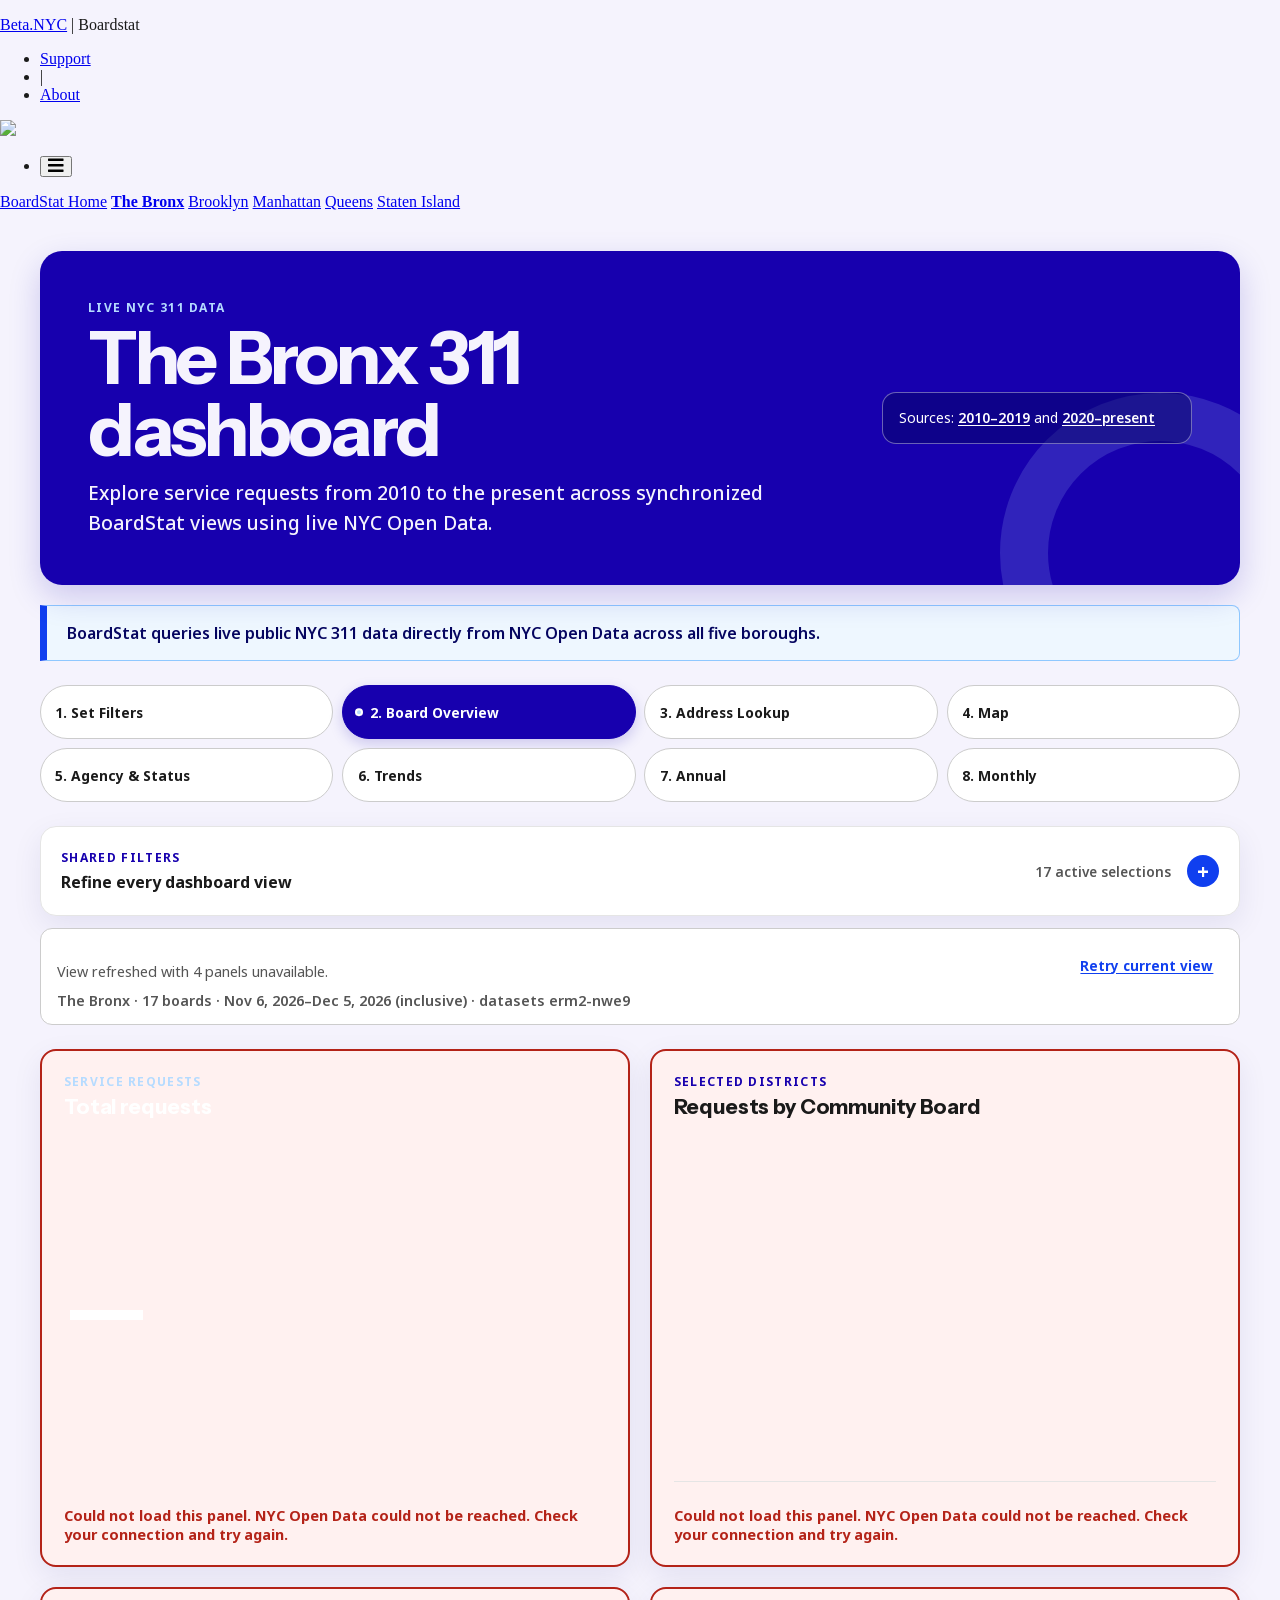
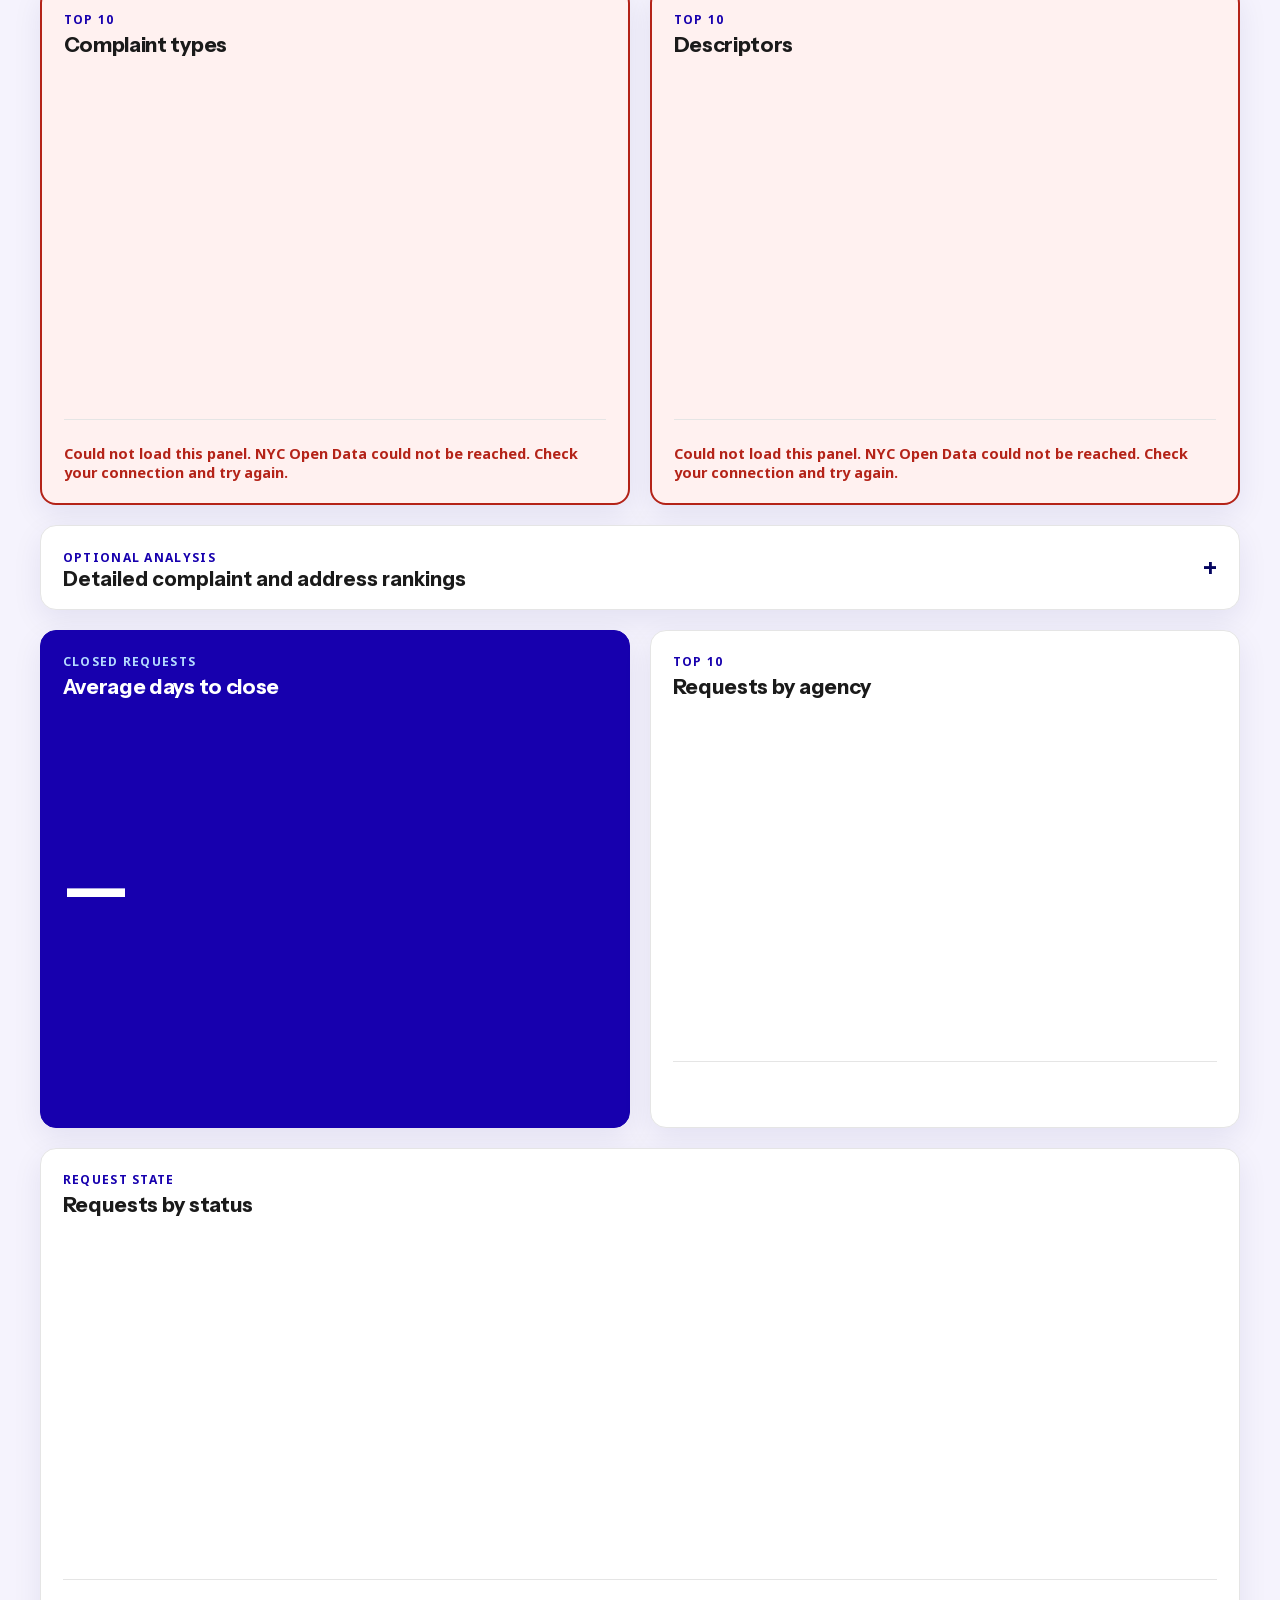
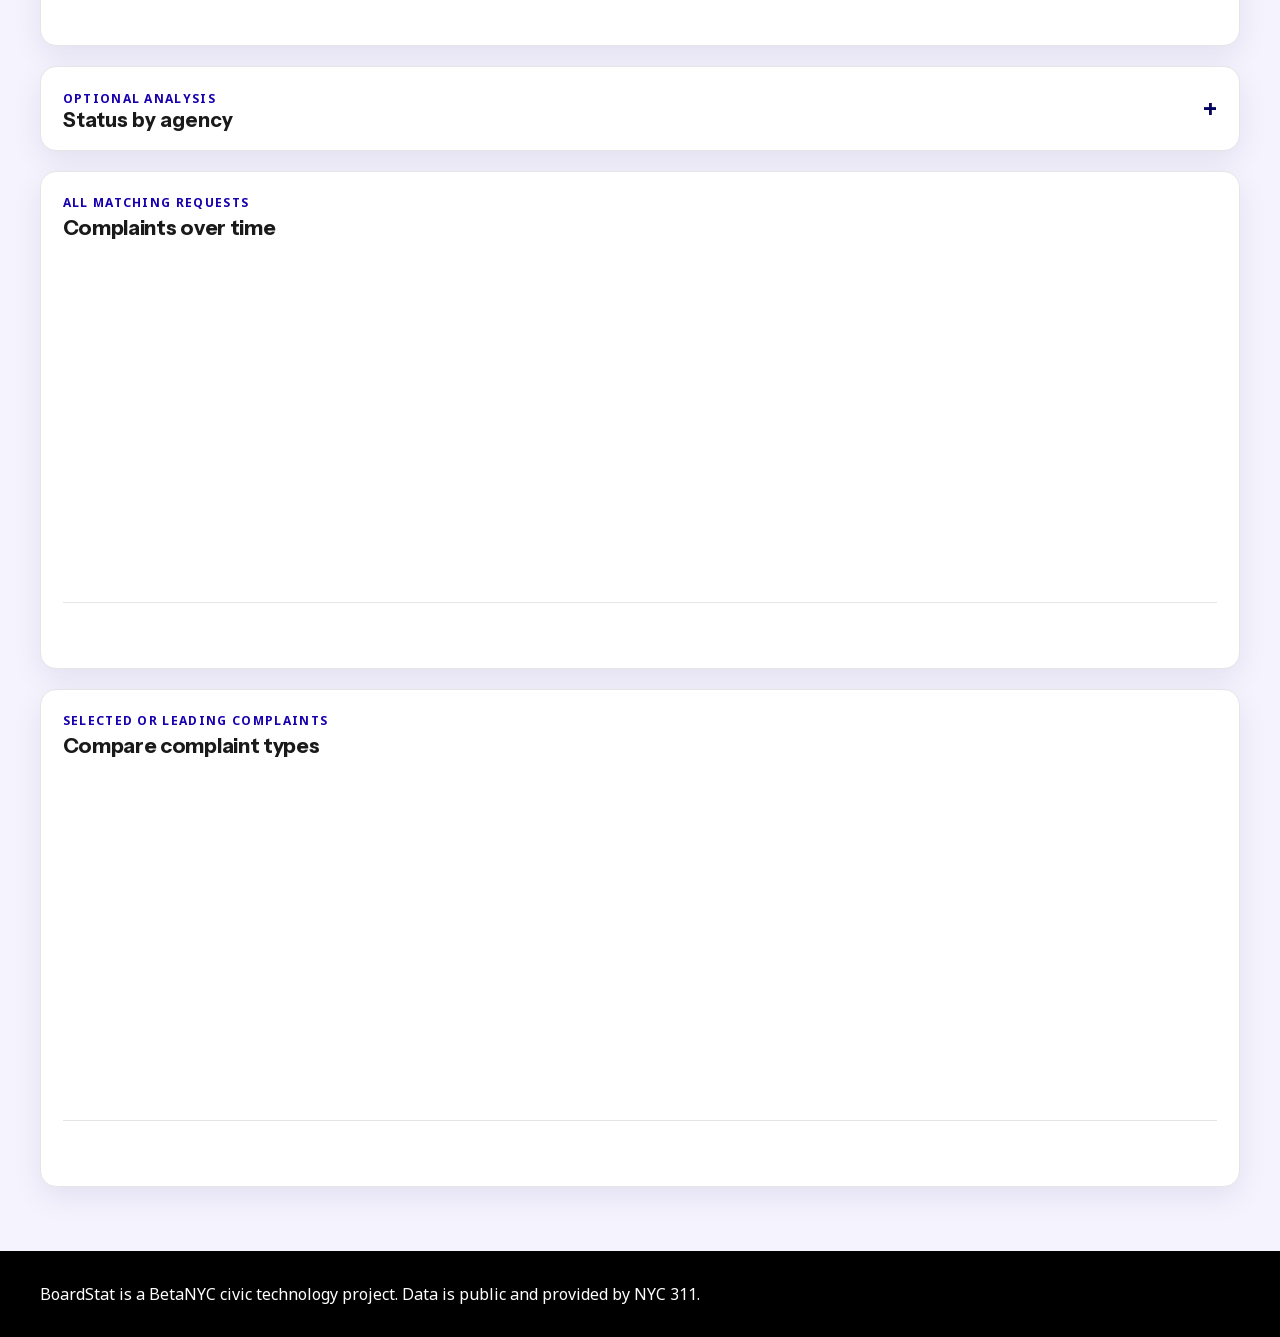
==== commit 0cd0c014: "Add regression-safe worksheet parity views" ====
--- a/bronx.html
+++ b/bronx.html
@@ -27,7 +27,7 @@
     <link rel="stylesheet" href="https://unpkg.com/leaflet@1.9.4/dist/leaflet.css" crossorigin="anonymous" />
     <link rel="stylesheet" href="https://unpkg.com/leaflet.markercluster@1.5.3/dist/MarkerCluster.css" crossorigin="anonymous" />
     <link rel="stylesheet" href="https://unpkg.com/leaflet.markercluster@1.5.3/dist/MarkerCluster.Default.css" crossorigin="anonymous" />
-    <link rel="stylesheet" href="./css/prototype.css?v=20260826-1" />
+    <link rel="stylesheet" href="./css/prototype.css?v=20260826-3" />
     <!-- Global site tag (gtag.js) - Google Analytics -->
     <!-- Google tag (gtag.js) -->
     <script
@@ -346,6 +346,24 @@
           <div class="chart-wrap"><canvas id="descriptors-chart" role="img" aria-label="Top descriptors chart" aria-describedby="descriptors-summary"></canvas></div>
           <p id="descriptors-summary" class="chart-summary"></p><p class="panel-state" aria-live="polite"></p>
         </article>
+
+        <details id="rankings-details" class="dashboard-card disclosure-card chart-card-wide">
+          <summary><span><span class="eyebrow">Optional analysis</span><strong>Detailed complaint and address rankings</strong></span></summary>
+          <p>These aggregate tables load only when this section is open. Explicit actions update the shared filters.</p>
+          <div class="detail-grid">
+            <article id="complaint-pairs-panel" class="detail-panel" aria-labelledby="complaint-pairs-heading">
+              <h2 id="complaint-pairs-heading">Complaint and descriptor pairs</h2>
+              <div class="table-scroll" tabindex="0" aria-label="Scrollable complaint and descriptor rankings table"><table><caption class="visually-hidden">Top complaint and descriptor pairs</caption><thead><tr><th scope="col">Complaint Type</th><th scope="col">Descriptor</th><th scope="col">Requests</th><th scope="col">Action</th></tr></thead><tbody id="complaint-pairs-body"></tbody></table></div>
+              <p class="panel-state" aria-live="polite"></p>
+            </article>
+            <article id="address-ranking-panel" class="detail-panel" aria-labelledby="address-ranking-heading">
+              <h2 id="address-ranking-heading">Leading incident addresses</h2>
+              <p id="address-ranking-note" class="option-note"></p>
+              <div class="table-scroll" tabindex="0" aria-label="Scrollable leading incident addresses table"><table><caption class="visually-hidden">Leading incident addresses</caption><thead><tr><th scope="col">Address</th><th scope="col">Requests</th><th scope="col">Actions</th></tr></thead><tbody id="address-ranking-body"></tbody></table></div>
+              <p class="panel-state" aria-live="polite"></p>
+            </article>
+          </div>
+        </details>
       </section>
 
       <section id="view-address" class="view-panel" role="tabpanel" aria-labelledby="tab-address" tabindex="0" hidden>
@@ -360,6 +378,25 @@
           <div id="selected-addresses" class="filter-chips"><p class="option-note">No addresses selected.</p></div>
         </article>
 
+        <aside id="address-analysis-guidance" class="prototype-notice">Select at least one exact incident-address spelling to load address-specific charts. Selecting multiple spellings combines them without changing the source values.</aside>
+        <div id="address-analysis" class="dashboard-grid address-analysis" hidden>
+          <article id="address-timeline-panel" class="dashboard-card chart-card chart-card-wide" aria-labelledby="address-timeline-heading">
+            <div class="card-heading"><div><p class="eyebrow">Selected addresses</p><h2 id="address-timeline-heading">Requests over time</h2></div></div>
+            <div class="chart-wrap"><canvas id="address-timeline-chart" role="img" aria-label="Selected address requests over time chart" aria-describedby="address-timeline-summary"></canvas></div>
+            <p id="address-timeline-summary" class="chart-summary"></p><p class="panel-state" aria-live="polite"></p>
+          </article>
+          <article id="address-complaints-panel" class="dashboard-card chart-card" aria-labelledby="address-complaints-heading">
+            <div class="card-heading"><div><p class="eyebrow">Selected addresses</p><h2 id="address-complaints-heading">Complaint types</h2></div></div>
+            <div class="chart-wrap"><canvas id="address-complaints-chart" role="img" aria-label="Complaint types at selected addresses chart" aria-describedby="address-complaints-summary"></canvas></div>
+            <p id="address-complaints-summary" class="chart-summary"></p><p class="panel-state" aria-live="polite"></p>
+          </article>
+          <article id="address-descriptors-panel" class="dashboard-card chart-card" aria-labelledby="address-descriptors-heading">
+            <div class="card-heading"><div><p class="eyebrow">Explicit complaint filter required</p><h2 id="address-descriptors-heading">Descriptor trends</h2></div></div>
+            <div class="chart-wrap"><canvas id="address-descriptors-chart" role="img" aria-label="Descriptor trends at selected addresses chart" aria-describedby="address-descriptors-summary"></canvas></div>
+            <p id="address-descriptors-summary" class="chart-summary">Choose a complaint type in Shared filters to load descriptor trends.</p><p class="panel-state" aria-live="polite"></p>
+          </article>
+        </div>
+
         <article id="address-results-panel" class="dashboard-card table-card" aria-labelledby="recent-heading">
           <div class="card-heading"><div><p class="eyebrow">Newest first</p><h2 id="recent-heading">Matching service requests</h2></div><p class="limit-note">Up to 100 requests</p></div>
           <div class="table-scroll" tabindex="0" aria-label="Scrollable matching service requests table">
@@ -374,8 +411,9 @@
       </section>
 
       <section id="view-map" class="view-panel" role="tabpanel" aria-labelledby="tab-map" tabindex="0" hidden>
+        <fieldset class="mode-control"><legend>Map mode</legend><label><input type="radio" name="map-mode" value="requests" checked /> Recent requests</label><label><input type="radio" name="map-mode" value="hotspots" /> Hotspots</label></fieldset>
         <article id="map-panel" class="dashboard-card map-card" aria-labelledby="map-heading">
-          <div class="card-heading"><div><p class="eyebrow">Newest geocoded requests</p><h2 id="map-heading">Request map</h2></div><p id="map-limit-note" class="limit-note">Up to 250 points per applicable dataset</p></div>
+          <div class="card-heading"><div><p id="map-eyebrow" class="eyebrow">Newest geocoded requests</p><h2 id="map-heading">Request map</h2></div><p id="map-limit-note" class="limit-note">Up to 250 points per applicable dataset</p></div>
           <div id="request-map" role="region" aria-label="Map of recent 311 service requests" aria-describedby="map-limit-note"></div>
           <p class="panel-state" aria-live="polite"></p>
         </article>
@@ -396,6 +434,14 @@
           <div class="chart-wrap"><canvas id="statuses-chart" role="img" aria-label="Requests by status chart" aria-describedby="statuses-summary"></canvas></div>
           <p id="statuses-summary" class="chart-summary"></p><p class="panel-state" aria-live="polite"></p>
         </article>
+        <details id="agency-status-details" class="dashboard-card disclosure-card chart-card-wide">
+          <summary><span><span class="eyebrow">Optional analysis</span><strong>Status by agency</strong></span></summary>
+          <p>Compare the status composition of the ten leading agencies without changing the shared filters.</p>
+          <div class="chart-wrap chart-wrap-large"><canvas id="agency-status-chart" role="img" aria-label="Status by agency stacked chart" aria-describedby="agency-status-summary"></canvas></div>
+          <p id="agency-status-summary" class="chart-summary"></p>
+          <div class="table-scroll" tabindex="0" aria-label="Scrollable status by agency table"><table><caption class="visually-hidden">Exact status counts for the leading agencies</caption><thead id="agency-status-head"></thead><tbody id="agency-status-body"></tbody></table></div>
+          <p class="panel-state" aria-live="polite"></p>
+        </details>
       </section>
 
       <section id="view-trends" class="view-panel dashboard-grid" role="tabpanel" aria-labelledby="tab-trends" tabindex="0" hidden>
@@ -420,10 +466,18 @@
       </section>
 
       <section id="view-monthly" class="view-panel" role="tabpanel" aria-labelledby="tab-monthly" tabindex="0" hidden>
+        <fieldset class="mode-control"><legend>Monthly analysis</legend><label><input type="radio" name="monthly-mode" value="totals" checked /> Monthly totals</label><label><input type="radio" name="monthly-mode" value="complaints" /> Complaint mix</label></fieldset>
         <article id="monthly-panel" class="dashboard-card chart-card" aria-labelledby="monthly-heading">
           <div class="card-heading"><div><p class="eyebrow">Seasonality</p><h2 id="monthly-heading">Requests by calendar month</h2></div></div>
           <div class="chart-wrap chart-wrap-large"><canvas id="monthly-chart" role="img" aria-label="Requests by calendar month chart" aria-describedby="monthly-summary"></canvas></div>
           <p id="monthly-summary" class="chart-summary"></p><p class="panel-state" aria-live="polite"></p>
+        </article>
+        <article id="monthly-complaints-panel" class="dashboard-card chart-card" aria-labelledby="monthly-complaints-heading" hidden>
+          <div class="card-heading"><div><p class="eyebrow">Optional comparison</p><h2 id="monthly-complaints-heading">Complaint mix by calendar month</h2></div></div>
+          <div class="chart-wrap chart-wrap-large"><canvas id="monthly-complaints-chart" role="img" aria-label="Complaint mix by calendar month chart" aria-describedby="monthly-complaints-summary"></canvas></div>
+          <p id="monthly-complaints-summary" class="chart-summary"></p>
+          <div class="table-scroll" tabindex="0" aria-label="Scrollable monthly complaint leaders table"><table><caption class="visually-hidden">Leading complaint type for each calendar month</caption><thead><tr><th scope="col">Month</th><th scope="col">Leading Complaint Type</th><th scope="col">Requests</th></tr></thead><tbody id="monthly-leaders-body"></tbody></table></div>
+          <p class="panel-state" aria-live="polite"></p>
         </article>
       </section>
     </main>
@@ -453,6 +507,6 @@
     <script src="https://unpkg.com/leaflet.markercluster@1.5.3/dist/leaflet.markercluster.js" crossorigin="anonymous"></script>
     <script src="https://unpkg.com/esri-leaflet@3.0.19/dist/esri-leaflet.js" crossorigin="anonymous"></script>
     <script src="https://unpkg.com/esri-leaflet-vector@4.3.0/dist/esri-leaflet-vector.js" crossorigin="anonymous"></script>
-    <script type="module" src="./js/dashboard.js?v=20260826-1"></script>
+    <script type="module" src="./js/dashboard.js?v=20260826-3"></script>
   </body>
 </html>
--- a/css/prototype.css
+++ b/css/prototype.css
@@ -729,6 +729,82 @@
   grid-column: 1 / -1;
 }
 
+.disclosure-card { padding: 0; }
+
+.disclosure-card > summary {
+  display: flex;
+  min-height: 64px;
+  align-items: center;
+  justify-content: space-between;
+  gap: 1rem;
+  padding: 1.15rem 1.35rem;
+  cursor: pointer;
+  list-style: none;
+}
+
+.disclosure-card > summary::-webkit-details-marker { display: none; }
+.disclosure-card > summary::after { content: "+"; color: var(--boardstat-action-dark); font-size: 1.6rem; font-weight: 800; }
+.disclosure-card[open] > summary::after { content: "−"; }
+
+.disclosure-card > summary strong {
+  display: block;
+  color: var(--boardstat-ink);
+  font-family: var(--boardstat-font-display);
+  font-size: 1.25rem;
+}
+
+.disclosure-card > :not(summary) { margin-right: 1.35rem; margin-left: 1.35rem; }
+.disclosure-card > :last-child { margin-bottom: 1.35rem; }
+
+.detail-grid {
+  display: grid;
+  grid-template-columns: repeat(2, minmax(0, 1fr));
+  gap: 1.25rem;
+}
+
+.detail-panel { min-width: 0; }
+.detail-panel h2 { font-size: 1.2rem; }
+
+.mode-control {
+  display: flex;
+  flex-wrap: wrap;
+  align-items: center;
+  gap: 0.65rem 1rem;
+  margin: 0 0 1rem;
+  padding: 0.8rem 1rem;
+  border: 1px solid var(--boardstat-border);
+  border-radius: 12px;
+  background: var(--boardstat-white);
+}
+
+.mode-control legend {
+  margin: 0;
+  padding: 0 0.35rem;
+  color: var(--boardstat-ink);
+  font-family: var(--boardstat-font-display);
+  font-size: 0.95rem;
+  font-weight: 700;
+}
+
+.mode-control label {
+  display: inline-flex;
+  min-height: 44px;
+  align-items: center;
+  gap: 0.45rem;
+  margin: 0;
+  cursor: pointer;
+}
+
+.compact-action {
+  display: inline-block;
+  min-height: 36px;
+  margin: 0.15rem 0.4rem 0.15rem 0;
+  padding: 0.3rem 0.45rem;
+  white-space: nowrap;
+}
+
+.address-analysis { margin-bottom: 1.25rem; }
+
 .total-card {
   display: flex;
   min-height: 260px;
@@ -835,6 +911,13 @@
 .map-popup-detail {
   margin: 0.18rem 0;
 }
+
+.hotspot-details ol {
+  margin: 0.5rem 0 0;
+  padding-left: 1.2rem;
+}
+
+.hotspot-details li + li { margin-top: 0.3rem; }
 
 .request-marker-shell {
   border: 0;
@@ -1075,7 +1158,8 @@
     grid-template-columns: 1fr;
   }
 
-  .dashboard-grid {
+  .dashboard-grid,
+  .detail-grid {
     grid-template-columns: 1fr;
   }
 
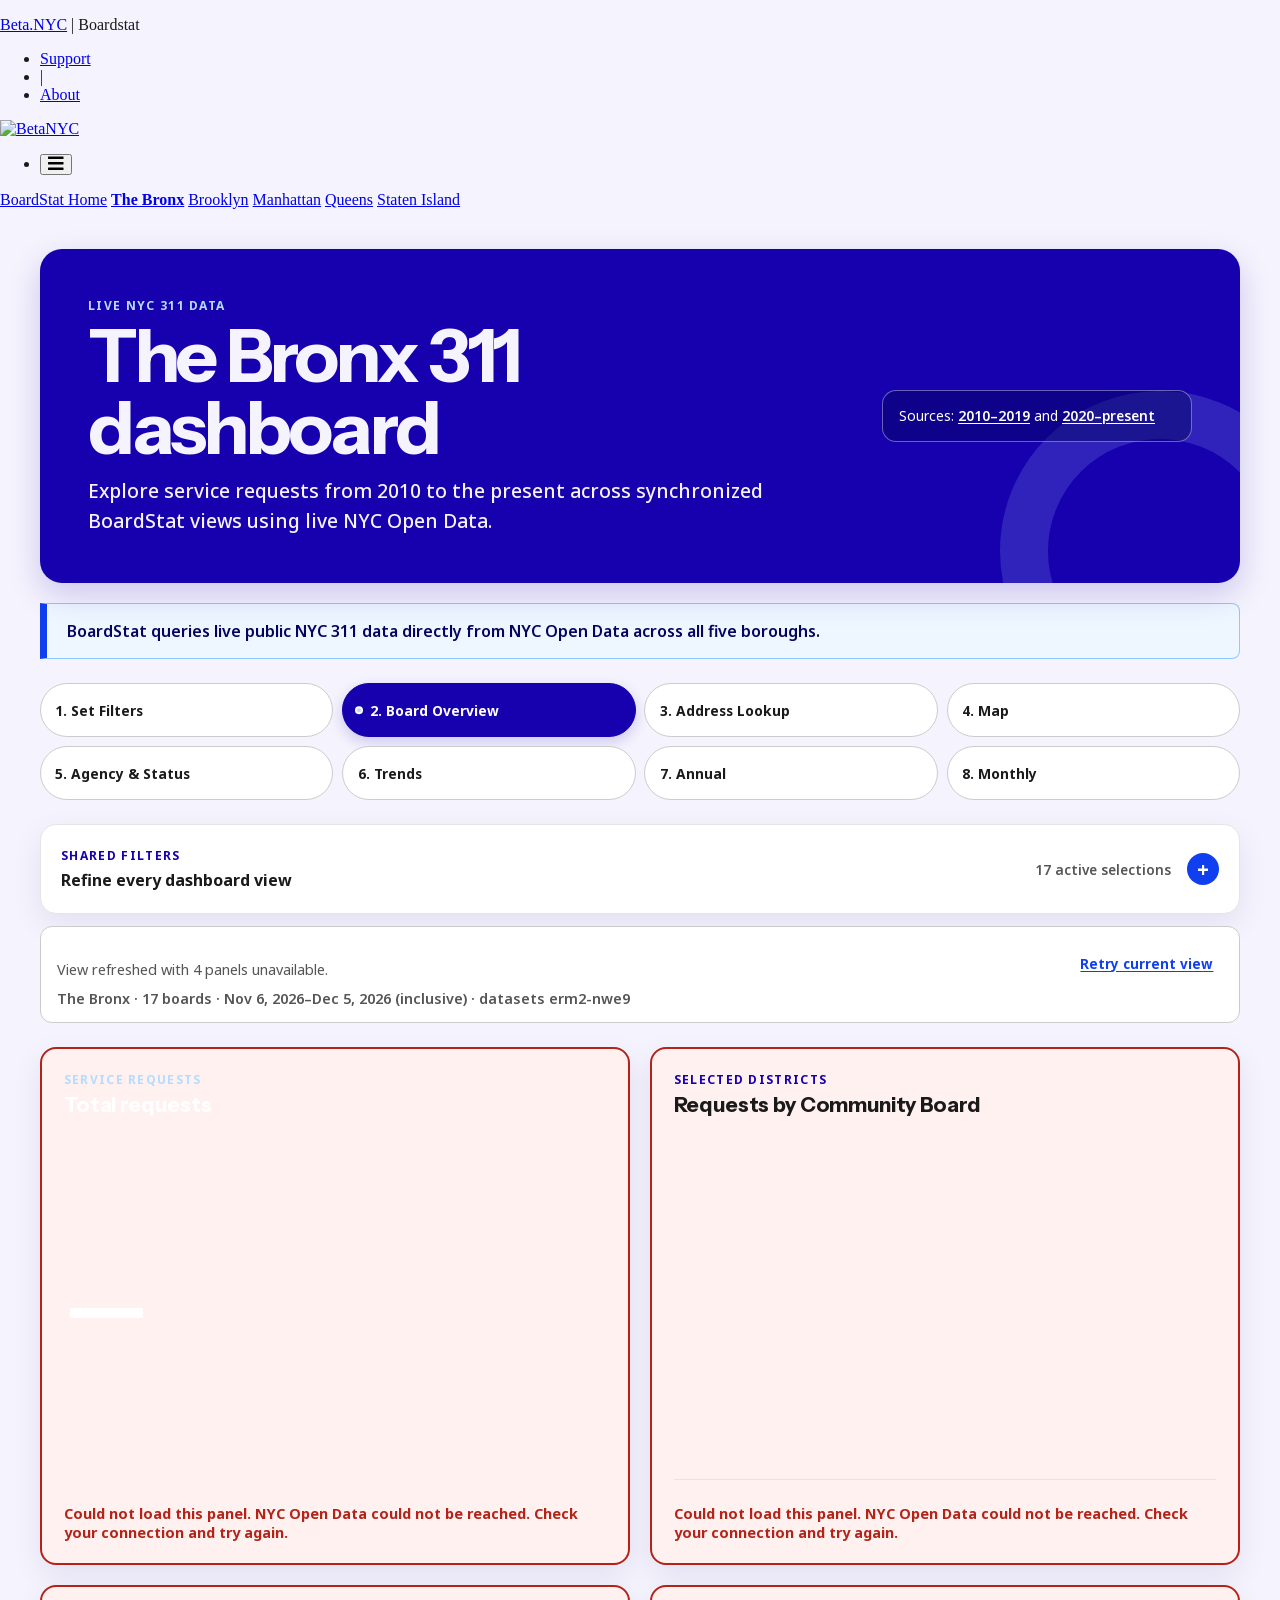
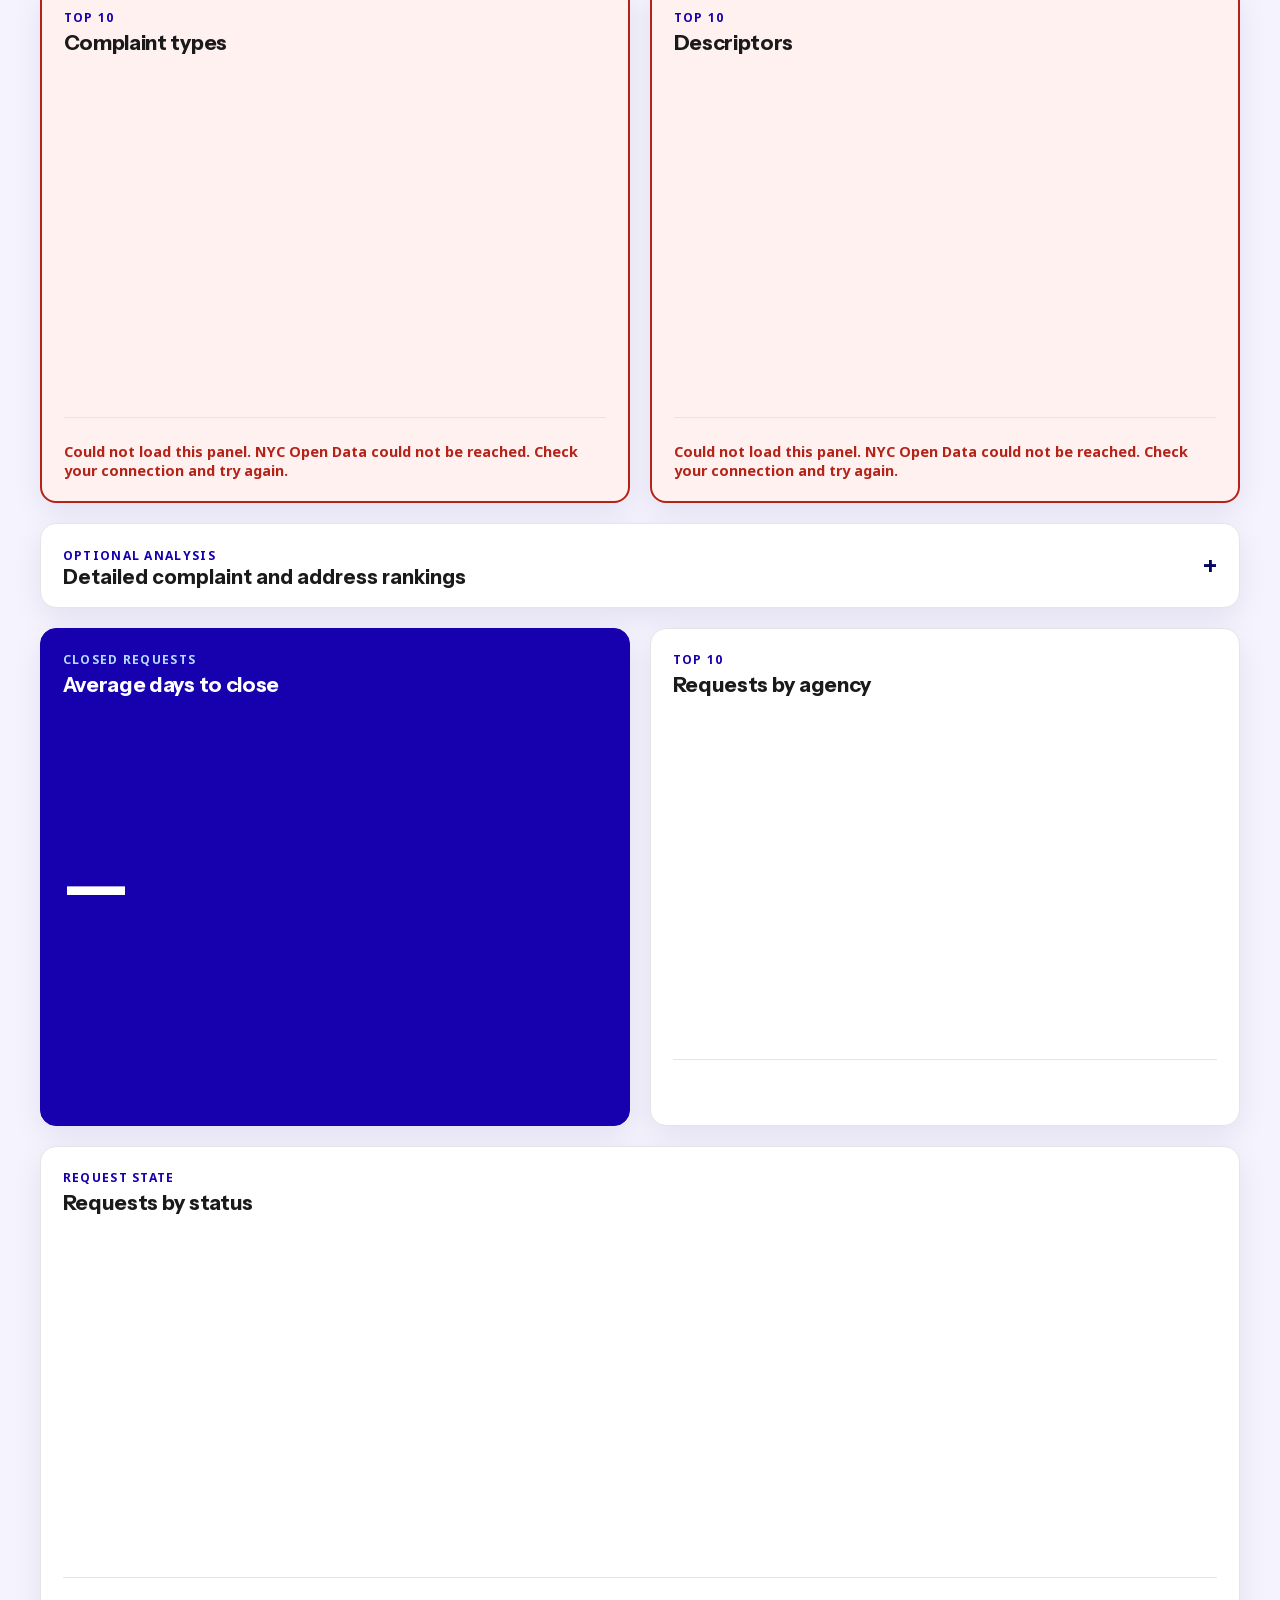
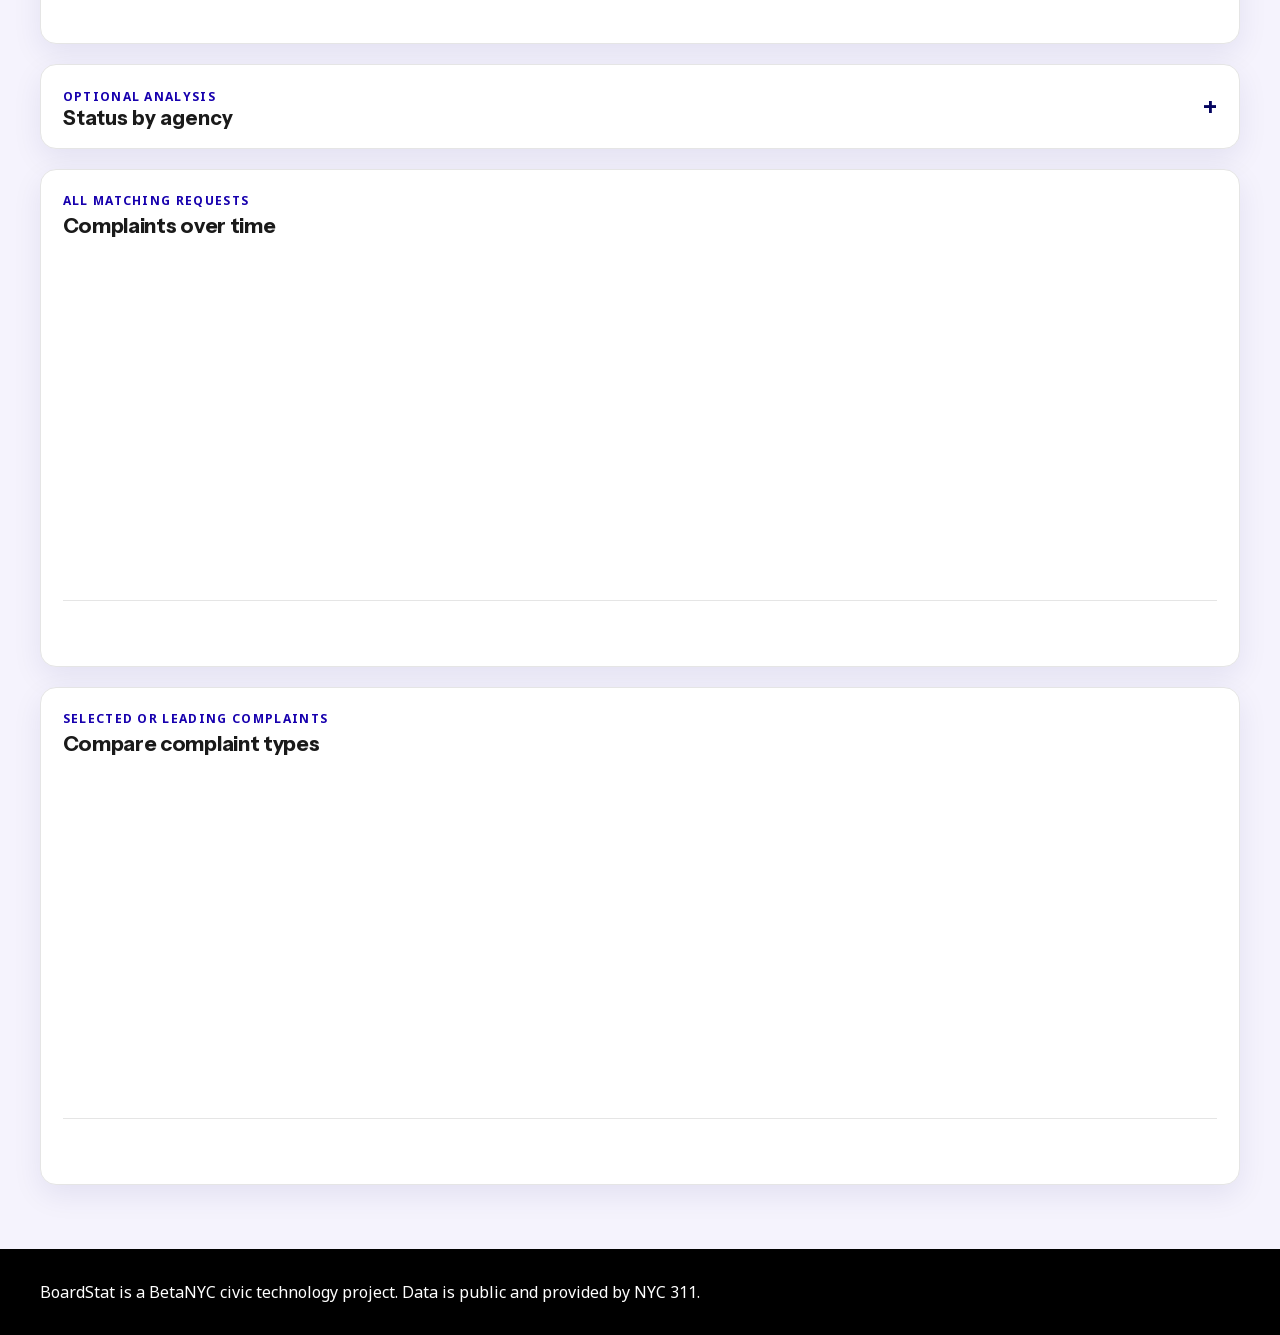
==== commit dad70830: "Fix dashboard accessibility and color-independent data access" ====
--- a/bronx.html
+++ b/bronx.html
@@ -3,6 +3,8 @@
   <head>
     <!-- Required meta tags -->
     <meta charset="utf-8" />
+    <meta name="referrer" content="no-referrer" />
+    <meta http-equiv="Content-Security-Policy" content="default-src 'self'; script-src 'self' https://code.jquery.com/jquery-3.7.1.min.js https://cdnjs.cloudflare.com/ajax/libs/popper.js/1.14.7/umd/popper.min.js https://stackpath.bootstrapcdn.com/bootstrap/4.3.1/js/bootstrap.min.js https://cdn.jsdelivr.net/npm/chart.js@4.4.7/dist/chart.umd.min.js https://unpkg.com/leaflet@1.9.4/dist/leaflet.js https://unpkg.com/leaflet.markercluster@1.5.3/dist/leaflet.markercluster.js https://unpkg.com/esri-leaflet@3.0.19/dist/esri-leaflet.js https://unpkg.com/esri-leaflet-vector@4.3.0/dist/esri-leaflet-vector.js; style-src 'self' 'unsafe-inline' https://unpkg.com https://use.fontawesome.com; font-src 'self' https://use.fontawesome.com data:; img-src 'self' data: blob: https://beta.nyc https://*.arcgis.com https://*.arcgisonline.com https://*.openstreetmap.org; connect-src 'self' https://data.cityofnewyork.us https://*.arcgis.com https://*.arcgisonline.com https://*.openstreetmap.org; worker-src 'self' blob:; frame-src 'self'; object-src 'none'; base-uri 'none'; form-action 'self'" />
     <meta
       name="viewport"
       content="width=device-width, initial-scale=1, shrink-to-fit=no"
@@ -24,25 +26,13 @@
     <!-- NYC Theme CSS -->
     <link rel="stylesheet" href="./css/theme.css" />
     <link rel="icon" href="./images/BetaNYC_short_white_on_blue.png" />
-    <link rel="stylesheet" href="https://unpkg.com/leaflet@1.9.4/dist/leaflet.css" crossorigin="anonymous" />
-    <link rel="stylesheet" href="https://unpkg.com/leaflet.markercluster@1.5.3/dist/MarkerCluster.css" crossorigin="anonymous" />
-    <link rel="stylesheet" href="https://unpkg.com/leaflet.markercluster@1.5.3/dist/MarkerCluster.Default.css" crossorigin="anonymous" />
+    <link rel="stylesheet" href="https://unpkg.com/leaflet@1.9.4/dist/leaflet.css" integrity="sha384-sHL9NAb7lN7rfvG5lfHpm643Xkcjzp4jFvuavGOndn6pjVqS6ny56CAt3nsEVT4H" crossorigin="anonymous" />
+    <link rel="stylesheet" href="https://unpkg.com/leaflet.markercluster@1.5.3/dist/MarkerCluster.css" integrity="sha384-pmjIAcz2bAn0xukfxADbZIb3t8oRT9Sv0rvO+BR5Csr6Dhqq+nZs59P0pPKQJkEV" crossorigin="anonymous" />
+    <link rel="stylesheet" href="https://unpkg.com/leaflet.markercluster@1.5.3/dist/MarkerCluster.Default.css" integrity="sha384-wgw+aLYNQ7dlhK47ZPK7FRACiq7ROZwgFNg0m04avm4CaXS+Z9Y7nMu8yNjBKYC+" crossorigin="anonymous" />
     <link rel="stylesheet" href="./css/prototype.css?v=20260826-3" />
-    <!-- Global site tag (gtag.js) - Google Analytics -->
-    <!-- Google tag (gtag.js) -->
-    <script
-      async
-      src="https://www.googletagmanager.com/gtag/js?id=G-TJ936HGY1Z"
-    ></script>
-    <script>
-      window.dataLayer = window.dataLayer || [];
-      function gtag() {
-        dataLayer.push(arguments);
-      }
-      gtag("js", new Date());
-
-      gtag("config", "G-TJ936HGY1Z");
-    </script>
+    <!-- Existing aggregate page analytics; dashboard filters stay local. -->
+    <script defer src="./js/analytics.js?v=20260910-security-1"></script>
+    <link rel="stylesheet" href="./css/accessibility.css?v=20260910-1" />
   </head>
   <body data-borough="bronx" data-default-boards="all" data-route-fixed="true">
     <a class="skip-link" href="#dashboard">Skip to dashboard</a>
@@ -91,7 +81,7 @@
                   >
                     <a class="align-self-center" href="https://beta.nyc/">
                       <img
-                        src="https://beta.nyc/wp-content/uploads/Sticker_BetaNYC_long_transp_back1-e1545958875486.png"
+                        src="https://beta.nyc/wp-content/uploads/Sticker_BetaNYC_long_transp_back1-e1545958875486.png" alt="BetaNYC"
                       />
                     </a>
                   </div>
@@ -115,7 +105,7 @@
                           aria-expanded="false"
                           aria-label="Toggle navigation"
                         >
-                          <span class="fas fa-bars fa-lg" role="img"></span>
+                          <span class="fas fa-bars fa-lg" aria-hidden="true"></span>
                         </button>
                       </li>
                     </ul>
@@ -129,8 +119,6 @@
                           class="nav-link"
                           href="https://boardstat.beta.nyc"
                           id="nav-item-home"
-                          aria-haspopup="true"
-                          aria-expanded="false"
                         >
                           BoardStat Home</a
                         >
@@ -139,8 +127,6 @@
                           class="nav-link"
                           href="https://boardstat.beta.nyc/bronx"
                           id="nav-item-bronx"
-                          aria-haspopup="true"
-                          aria-expanded="false"
                         >
                           <strong><u>The Bronx</u></strong></a
                         >
@@ -149,8 +135,6 @@
                           class="nav-link"
                           href="https://boardstat.beta.nyc/brooklyn"
                           id="nav-item-brooklyn"
-                          aria-haspopup="true"
-                          aria-expanded="false"
                         >
                           Brooklyn</a
                         >
@@ -159,8 +143,6 @@
                           class="nav-link"
                           href="https://boardstat.beta.nyc/manhattan"
                           id="nav-item-manhattan"
-                          aria-haspopup="true"
-                          aria-expanded="false"
                         >
                           Manhattan</a
                         >
@@ -169,8 +151,6 @@
                           class="nav-link"
                           href="https://boardstat.beta.nyc/queens"
                           id="nav-item-queens"
-                          aria-haspopup="true"
-                          aria-expanded="false"
                         >
                           Queens</a
                         >
@@ -179,8 +159,6 @@
                           class="nav-link"
                           href="https://boardstat.beta.nyc/statenisland"
                           id="nav-item-staten-island"
-                          aria-haspopup="true"
-                          aria-expanded="false"
                         >
                           Staten Island</a
                         >
@@ -200,7 +178,7 @@
           <!-- .wrap-header -->
         </header>
 
-    <main id="dashboard" class="prototype-container dashboard-shell">
+    <main tabindex="-1" id="dashboard" class="prototype-container dashboard-shell">
       <section class="hero" aria-labelledby="page-title">
         <div>
           <p class="eyebrow">Live NYC 311 data</p>
@@ -259,42 +237,42 @@
                 <legend>Community Boards</legend>
                 <button type="button" class="text-button" data-clear-filter="boards">Clear</button>
                 <input class="option-search" type="search" placeholder="Find a board" aria-label="Find a Community Board option" data-option-search="board-options" />
-                <div id="board-options" class="checkbox-options" aria-label="Community Board options"></div>
+                <div id="board-options" class="checkbox-options"></div>
               </fieldset>
 
               <fieldset class="filter-group">
                 <legend>Complaint Types</legend>
                 <button type="button" class="text-button" data-clear-filter="complaints">Clear</button>
                 <input class="option-search" type="search" placeholder="Find a complaint" aria-label="Find a complaint type option" data-option-search="complaint-options" />
-                <div id="complaint-options" class="checkbox-options" aria-label="Complaint type options"></div>
+                <div id="complaint-options" class="checkbox-options"></div>
               </fieldset>
 
               <fieldset class="filter-group">
                 <legend>Descriptors</legend>
                 <button type="button" class="text-button" data-clear-filter="descriptors">Clear</button>
                 <input class="option-search" type="search" placeholder="Find a descriptor" aria-label="Find a descriptor option" data-option-search="descriptor-options" />
-                <div id="descriptor-options" class="checkbox-options" aria-label="Descriptor options"></div>
+                <div id="descriptor-options" class="checkbox-options"></div>
               </fieldset>
 
               <fieldset class="filter-group">
                 <legend>Agencies</legend>
                 <button type="button" class="text-button" data-clear-filter="agencies">Clear</button>
                 <input class="option-search" type="search" placeholder="Find an agency" aria-label="Find an agency option" data-option-search="agency-options" />
-                <div id="agency-options" class="checkbox-options" aria-label="Agency options"></div>
+                <div id="agency-options" class="checkbox-options"></div>
               </fieldset>
 
               <fieldset class="filter-group">
                 <legend>Statuses</legend>
                 <button type="button" class="text-button" data-clear-filter="statuses">Clear</button>
                 <input class="option-search" type="search" placeholder="Find a status" aria-label="Find a status option" data-option-search="status-options" />
-                <div id="status-options" class="checkbox-options" aria-label="Status options"></div>
+                <div id="status-options" class="checkbox-options"></div>
               </fieldset>
 
               <fieldset class="filter-group">
                 <legend>Years</legend>
                 <button type="button" class="text-button" data-clear-filter="years">Clear</button>
                 <p class="option-note">Optional non-contiguous year filter.</p>
-                <div id="year-options" class="checkbox-options compact-options" aria-label="Year options"></div>
+                <div id="year-options" class="checkbox-options compact-options"></div>
               </fieldset>
             </div>
           </form>
@@ -303,7 +281,7 @@
         </div>
       </details>
 
-      <div class="dashboard-toolbar" aria-label="Dashboard refresh status">
+      <div class="dashboard-toolbar" role="group" aria-label="Dashboard refresh status">
         <div class="dashboard-status-row">
           <p id="dashboard-status" class="dashboard-status" role="status" aria-live="polite"></p>
           <button id="retry-dashboard" class="text-button retry-button" type="button" aria-describedby="dashboard-status">Retry current view</button>
@@ -353,13 +331,13 @@
           <div class="detail-grid">
             <article id="complaint-pairs-panel" class="detail-panel" aria-labelledby="complaint-pairs-heading">
               <h2 id="complaint-pairs-heading">Complaint and descriptor pairs</h2>
-              <div class="table-scroll" tabindex="0" aria-label="Scrollable complaint and descriptor rankings table"><table><caption class="visually-hidden">Top complaint and descriptor pairs</caption><thead><tr><th scope="col">Complaint Type</th><th scope="col">Descriptor</th><th scope="col">Requests</th><th scope="col">Action</th></tr></thead><tbody id="complaint-pairs-body"></tbody></table></div>
+              <div class="table-scroll" role="region" tabindex="0" aria-label="Scrollable complaint and descriptor rankings table"><table><caption class="visually-hidden">Top complaint and descriptor pairs</caption><thead><tr><th scope="col">Complaint Type</th><th scope="col">Descriptor</th><th scope="col">Requests</th><th scope="col">Action</th></tr></thead><tbody id="complaint-pairs-body"></tbody></table></div>
               <p class="panel-state" aria-live="polite"></p>
             </article>
             <article id="address-ranking-panel" class="detail-panel" aria-labelledby="address-ranking-heading">
               <h2 id="address-ranking-heading">Leading incident addresses</h2>
               <p id="address-ranking-note" class="option-note"></p>
-              <div class="table-scroll" tabindex="0" aria-label="Scrollable leading incident addresses table"><table><caption class="visually-hidden">Leading incident addresses</caption><thead><tr><th scope="col">Address</th><th scope="col">Requests</th><th scope="col">Actions</th></tr></thead><tbody id="address-ranking-body"></tbody></table></div>
+              <div class="table-scroll" role="region" tabindex="0" aria-label="Scrollable leading incident addresses table"><table><caption class="visually-hidden">Leading incident addresses</caption><thead><tr><th scope="col">Address</th><th scope="col">Requests</th><th scope="col">Actions</th></tr></thead><tbody id="address-ranking-body"></tbody></table></div>
               <p class="panel-state" aria-live="polite"></p>
             </article>
           </div>
@@ -399,7 +377,7 @@
 
         <article id="address-results-panel" class="dashboard-card table-card" aria-labelledby="recent-heading">
           <div class="card-heading"><div><p class="eyebrow">Newest first</p><h2 id="recent-heading">Matching service requests</h2></div><p class="limit-note">Up to 100 requests</p></div>
-          <div class="table-scroll" tabindex="0" aria-label="Scrollable matching service requests table">
+          <div class="table-scroll" role="region" tabindex="0" aria-label="Scrollable matching service requests table">
             <table>
               <caption class="visually-hidden">Newest NYC 311 requests matching the shared filters</caption>
               <thead><tr><th scope="col">Created</th><th scope="col">Closed</th><th scope="col">Board</th><th scope="col">Complaint Type</th><th scope="col">Descriptor</th><th scope="col">Agency</th><th scope="col">Address</th><th scope="col">Status</th><th scope="col">Dataset</th></tr></thead>
@@ -439,7 +417,7 @@
           <p>Compare the status composition of the ten leading agencies without changing the shared filters.</p>
           <div class="chart-wrap chart-wrap-large"><canvas id="agency-status-chart" role="img" aria-label="Status by agency stacked chart" aria-describedby="agency-status-summary"></canvas></div>
           <p id="agency-status-summary" class="chart-summary"></p>
-          <div class="table-scroll" tabindex="0" aria-label="Scrollable status by agency table"><table><caption class="visually-hidden">Exact status counts for the leading agencies</caption><thead id="agency-status-head"></thead><tbody id="agency-status-body"></tbody></table></div>
+          <div class="table-scroll" role="region" tabindex="0" aria-label="Scrollable status by agency table"><table><caption class="visually-hidden">Exact status counts for the leading agencies</caption><thead id="agency-status-head"></thead><tbody id="agency-status-body"></tbody></table></div>
           <p class="panel-state" aria-live="polite"></p>
         </details>
       </section>
@@ -476,7 +454,7 @@
           <div class="card-heading"><div><p class="eyebrow">Optional comparison</p><h2 id="monthly-complaints-heading">Complaint mix by calendar month</h2></div></div>
           <div class="chart-wrap chart-wrap-large"><canvas id="monthly-complaints-chart" role="img" aria-label="Complaint mix by calendar month chart" aria-describedby="monthly-complaints-summary"></canvas></div>
           <p id="monthly-complaints-summary" class="chart-summary"></p>
-          <div class="table-scroll" tabindex="0" aria-label="Scrollable monthly complaint leaders table"><table><caption class="visually-hidden">Leading complaint type for each calendar month</caption><thead><tr><th scope="col">Month</th><th scope="col">Leading Complaint Type</th><th scope="col">Requests</th></tr></thead><tbody id="monthly-leaders-body"></tbody></table></div>
+          <div class="table-scroll" role="region" tabindex="0" aria-label="Scrollable monthly complaint leaders table"><table><caption class="visually-hidden">Leading complaint type for each calendar month</caption><thead><tr><th scope="col">Month</th><th scope="col">Leading Complaint Type</th><th scope="col">Requests</th></tr></thead><tbody id="monthly-leaders-body"></tbody></table></div>
           <p class="panel-state" aria-live="polite"></p>
         </article>
       </section>
@@ -486,8 +464,8 @@
 
     <!-- jQuery (full, compressed version) -->
     <script
-      src="https://code.jquery.com/jquery-3.3.1.min.js"
-      integrity="sha256-FgpCb/KJQlLNfOu91ta32o/NMZxltwRo8QtmkMRdAu8="
+      src="https://code.jquery.com/jquery-3.7.1.min.js"
+      integrity="sha256-/JqT3SQfawRcv/BIHPThkBvs0OEvtFFmqPF/lYI/Cxo="
       crossorigin="anonymous"
     ></script>
 
@@ -502,11 +480,11 @@
       integrity="sha384-JjSmVgyd0p3pXB1rRibZUAYoIIy6OrQ6VrjIEaFf/nJGzIxFDsf4x0xIM+B07jRM"
       crossorigin="anonymous"
     ></script>
-    <script src="https://cdn.jsdelivr.net/npm/chart.js@4.4.7/dist/chart.umd.min.js"></script>
-    <script src="https://unpkg.com/leaflet@1.9.4/dist/leaflet.js" crossorigin="anonymous"></script>
-    <script src="https://unpkg.com/leaflet.markercluster@1.5.3/dist/leaflet.markercluster.js" crossorigin="anonymous"></script>
-    <script src="https://unpkg.com/esri-leaflet@3.0.19/dist/esri-leaflet.js" crossorigin="anonymous"></script>
-    <script src="https://unpkg.com/esri-leaflet-vector@4.3.0/dist/esri-leaflet-vector.js" crossorigin="anonymous"></script>
-    <script type="module" src="./js/dashboard.js?v=20260826-3"></script>
+    <script src="https://cdn.jsdelivr.net/npm/chart.js@4.4.7/dist/chart.umd.min.js" integrity="sha384-vsrfeLOOY6KuIYKDlmVH5UiBmgIdB1oEf7p01YgWHuqmOHfZr374+odEv96n9tNC" crossorigin="anonymous"></script>
+    <script src="https://unpkg.com/leaflet@1.9.4/dist/leaflet.js" integrity="sha384-cxOPjt7s7Iz04uaHJceBmS+qpjv2JkIHNVcuOrM+YHwZOmJGBXI00mdUXEq65HTH" crossorigin="anonymous"></script>
+    <script src="https://unpkg.com/leaflet.markercluster@1.5.3/dist/leaflet.markercluster.js" integrity="sha384-eXVCORTRlv4FUUgS/xmOyr66XBVraen8ATNLMESp92FKXLAMiKkerixTiBvXriZr" crossorigin="anonymous"></script>
+    <script src="https://unpkg.com/esri-leaflet@3.0.19/dist/esri-leaflet.js" integrity="sha384-2EpnechKmjshAhcJgZr0/dexkJdbcRJm+qsQtCjFsfBP/u5HZmrSa9lpmD7u2t5T" crossorigin="anonymous"></script>
+    <script src="https://unpkg.com/esri-leaflet-vector@4.3.0/dist/esri-leaflet-vector.js" integrity="sha384-eqNHr2L7UBNcqucrcptWuSRiPZ/mz1TNRdqXyFv9QY79vkhJhuLiCarG0K3rxKVl" crossorigin="anonymous"></script>
+    <script type="module" src="./js/dashboard.js?v=20260910-a11y-1"></script>
   </body>
 </html>
--- a/css/accessibility.css
+++ b/css/accessibility.css
@@ -0,0 +1,18 @@
+.skip-link { position: absolute; left: 1rem; top: -100px; z-index: 10000; padding: 1rem; background: white; color: #050560; }
+body { min-width: 320px; }
+.skip-link:focus { top: 1rem; color: #050560; background: white; }
+:focus-visible { outline: 3px dashed #103fef; outline-offset: 3px; }
+.mode-control legend { background: white; color: #1a1a1a; }
+.dashboard-shell table th, .prototype-container table th { color: white; background: #333; }
+.borough-map-scroll { max-width: 100%; overflow: auto; }
+.chart-data, .map-data { margin-top: 1rem; width: 100%; }
+.chart-data summary, .map-data summary { cursor: pointer; padding: .75rem; color: #050560; font-weight: bold; }
+.chart-data table { min-width: 0; }
+.chart-wrap canvas { max-width: 100%; }
+.chart-data th, .chart-data td { white-space: nowrap; }
+.map-data button { min-height: 44px; min-width: 44px; margin: .25rem; }
+.request-marker-shell { display: grid; place-items: center; }
+.marker-cluster { display: grid; place-items: center; color: #050560; background: #b5dbff; border: 2px solid #050560; }
+.leaflet-control-attribution { background: white !important; color: #1a1a1a; }
+.leaflet-control-attribution a { color: #050560; }
+.leaflet-interactive:focus { outline: 3px dashed #050560; }
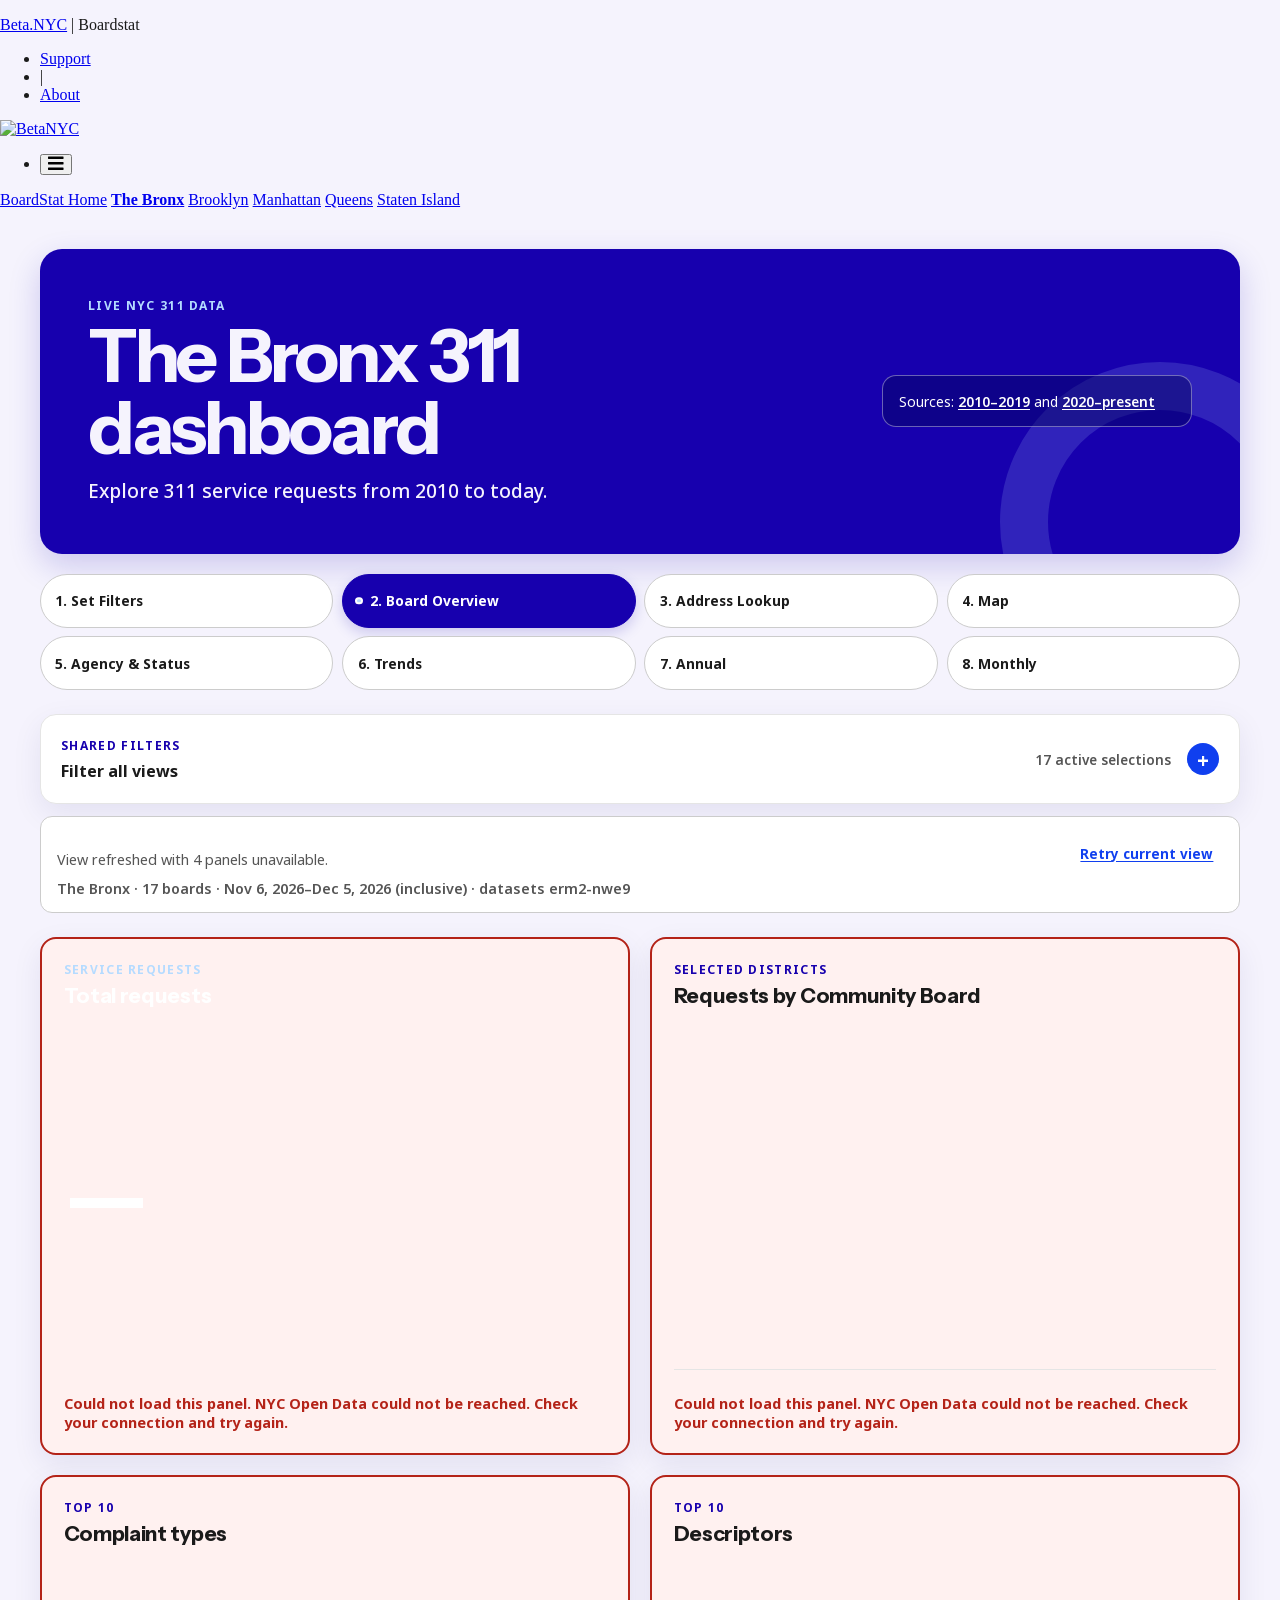
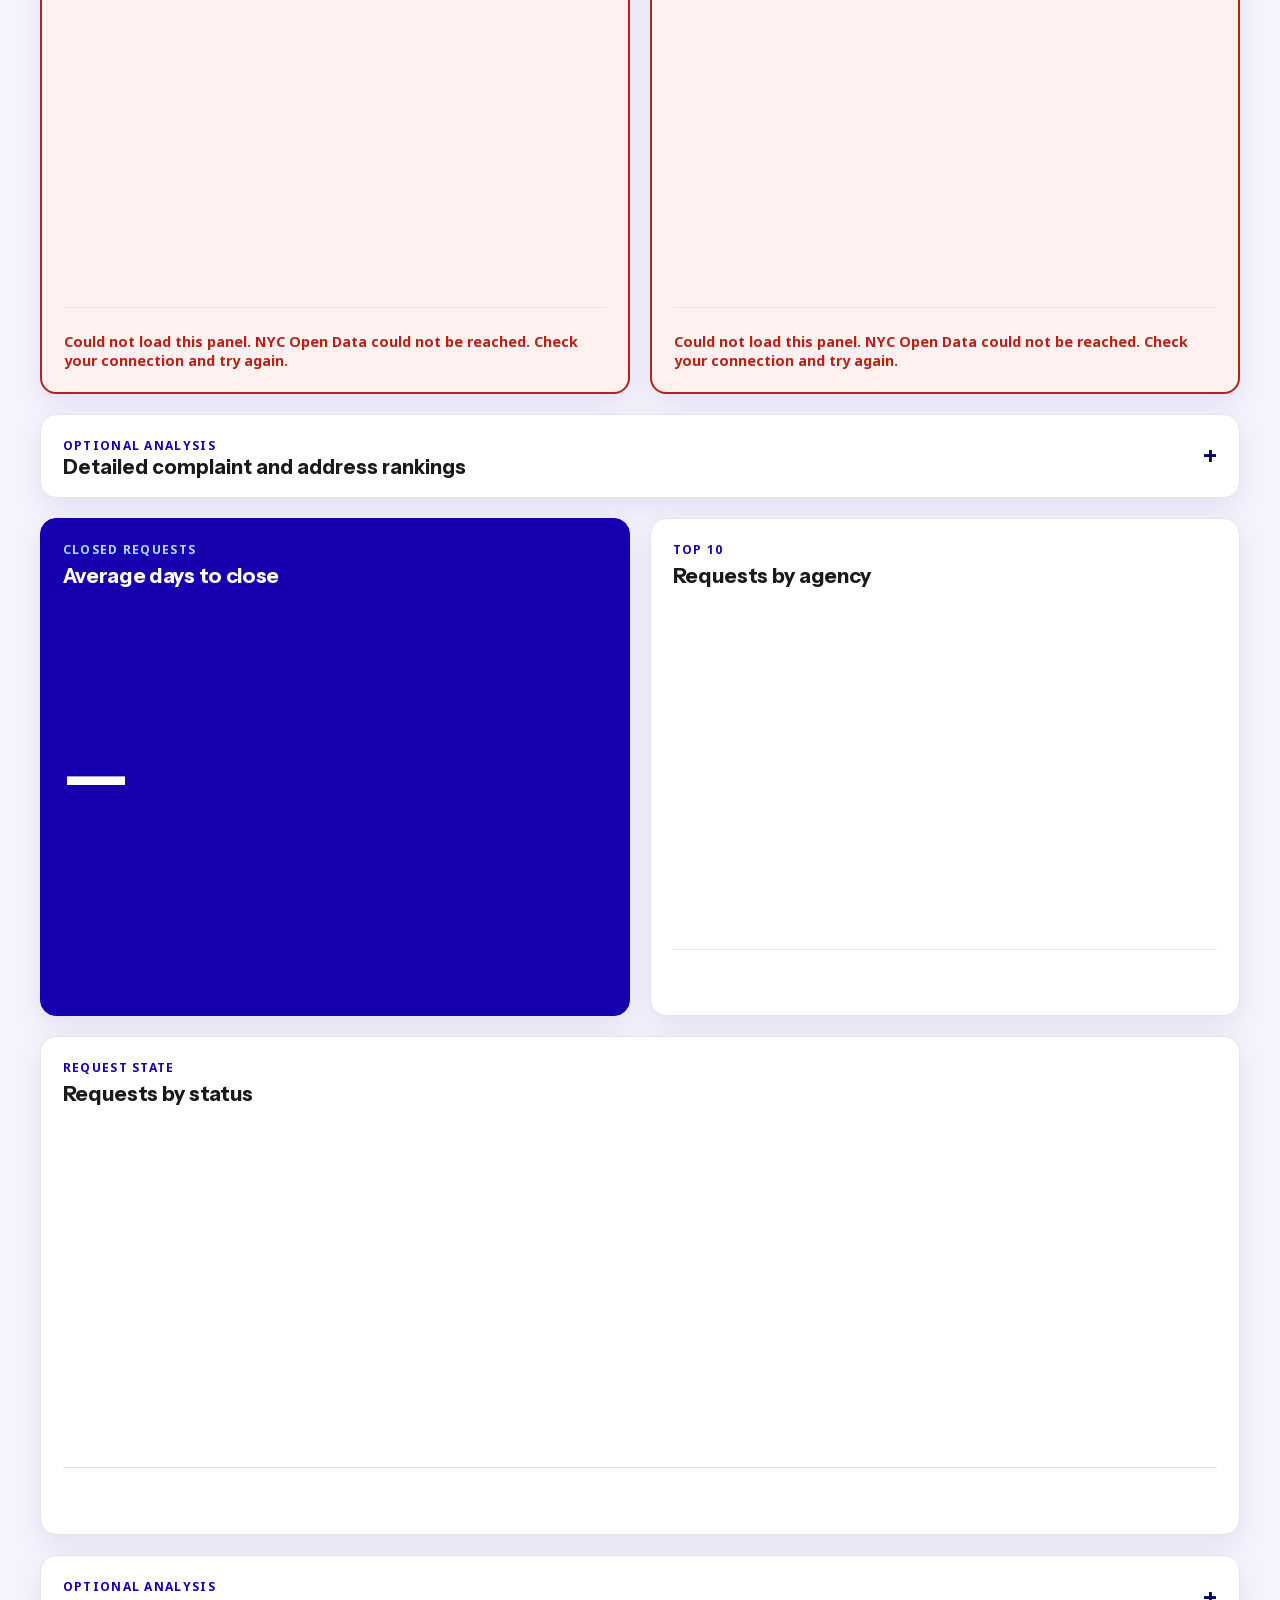
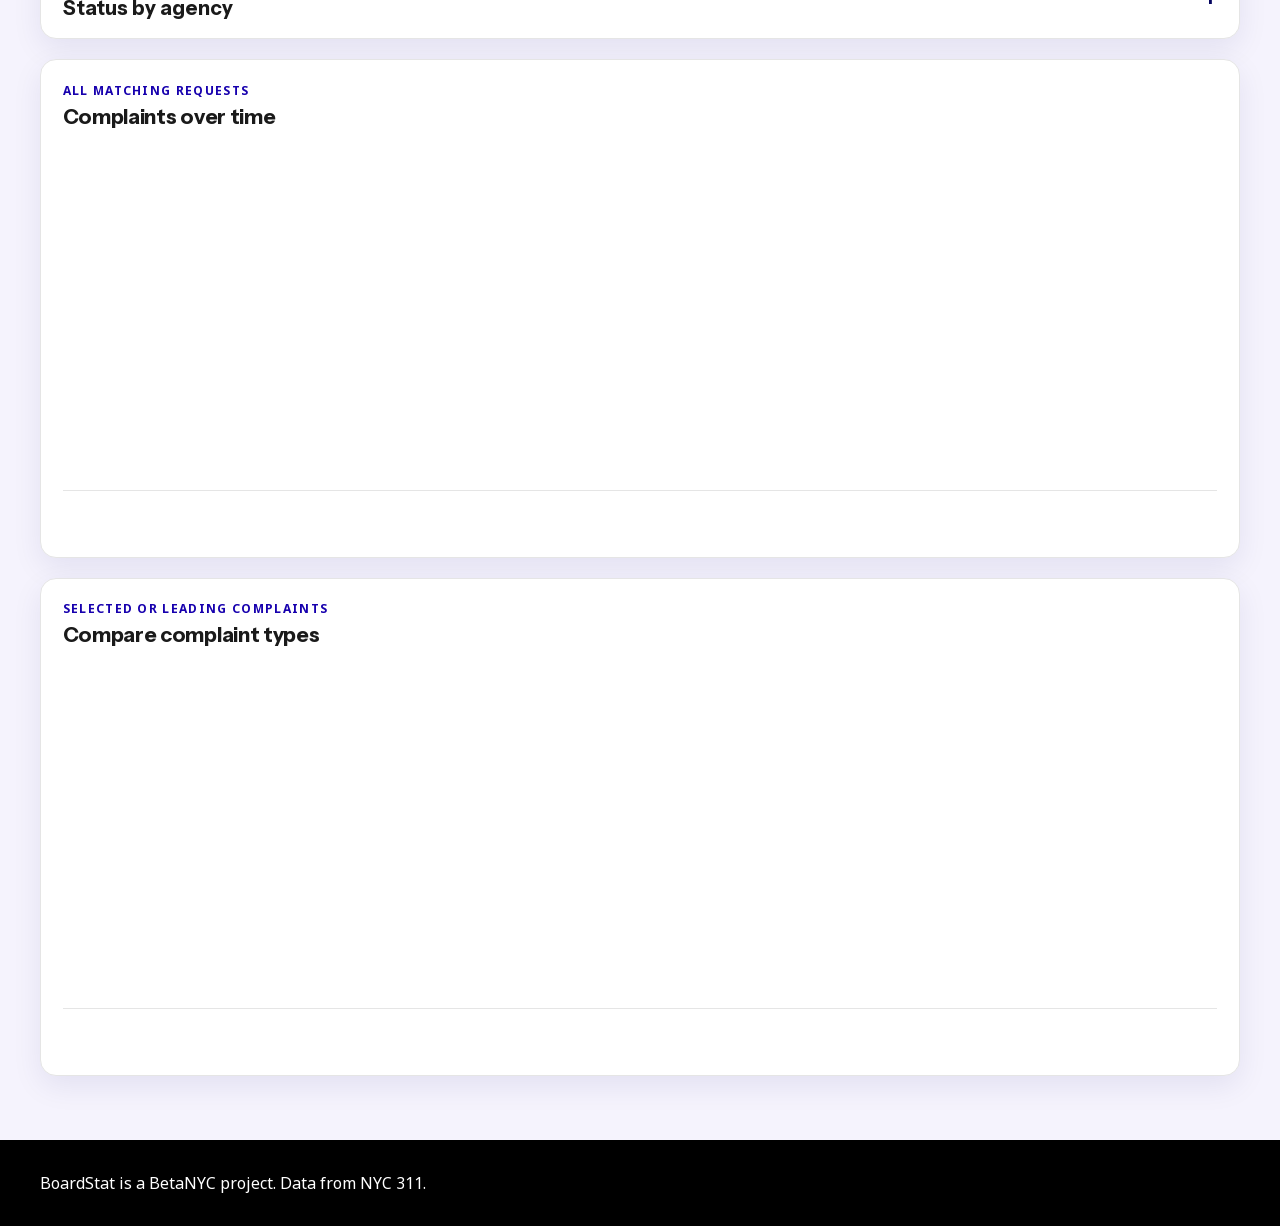
==== commit 01cc649a: "Simplify dashboard rendering and trim documentation" ====
--- a/bronx.html
+++ b/bronx.html
@@ -183,7 +183,7 @@
         <div>
           <p class="eyebrow">Live NYC 311 data</p>
           <h1 id="page-title">The Bronx 311 dashboard</h1>
-          <p class="hero-copy">Explore service requests from 2010 to the present across synchronized BoardStat views using live NYC Open Data.</p>
+          <p class="hero-copy">Explore 311 service requests from 2010 to today.</p>
         </div>
         <div class="hero-tools">
           <p class="source-badge">
@@ -192,10 +192,6 @@
           </p>
         </div>
       </section>
-
-      <aside class="prototype-notice" aria-label="Data source notice">
-        BoardStat queries live public NYC 311 data directly from NYC Open Data across all five boroughs.
-      </aside>
 
       <nav class="view-nav" aria-label="Dashboard views" aria-orientation="horizontal" role="tablist">
         <button id="tab-filters" type="button" role="tab" aria-selected="false" aria-controls="view-filters" data-view="filters">1. Set Filters</button>
@@ -210,13 +206,13 @@
 
       <details id="shared-filter-panel" class="filter-card">
         <summary>
-          <span><span class="eyebrow">Shared filters</span><strong>Refine every dashboard view</strong></span>
+          <span><span class="eyebrow">Shared filters</span><strong>Filter all views</strong></span>
           <span id="filter-count" class="filter-count">17 active selections</span>
         </summary>
 
         <div class="filter-content">
           <div class="section-heading">
-            <p class="filter-help">Select multiple values with checkboxes. Options and counts reflect the current date and cross-filter selections.</p>
+            <p class="filter-help">Select one or more values. Options and counts update with your filters.</p>
             <button id="reset-filters" class="button-secondary" type="button">Reset filters</button>
           </div>
 
@@ -271,7 +267,7 @@
               <fieldset class="filter-group">
                 <legend>Years</legend>
                 <button type="button" class="text-button" data-clear-filter="years">Clear</button>
-                <p class="option-note">Optional non-contiguous year filter.</p>
+                <p class="option-note">Limit results to selected years.</p>
                 <div id="year-options" class="checkbox-options compact-options"></div>
               </fieldset>
             </div>
@@ -293,10 +289,10 @@
         <article class="dashboard-card guidance-card">
           <p class="eyebrow">View 1</p>
           <h2>Set shared filters</h2>
-          <p>Use the filter panel above to combine boards, complaint types, descriptors, agencies, statuses, years, and an inclusive date range. Address selections are added in the Address Lookup view.</p>
+          <p>Use the filters above to narrow your results. Dates include both the start and end day. Choose addresses in Address Lookup.</p>
           <h3>Current selection</h3>
           <ul id="active-filter-list" class="active-filter-list"></ul>
-          <p>Selections are encoded in the page URL so this exact view can be bookmarked or shared.</p>
+          <p>Copy this page’s URL to bookmark or share your selection.</p>
         </article>
       </section>
 
@@ -327,7 +323,7 @@
 
         <details id="rankings-details" class="dashboard-card disclosure-card chart-card-wide">
           <summary><span><span class="eyebrow">Optional analysis</span><strong>Detailed complaint and address rankings</strong></span></summary>
-          <p>These aggregate tables load only when this section is open. Explicit actions update the shared filters.</p>
+          <p>Use the table buttons to filter by complaint, descriptor, or address.</p>
           <div class="detail-grid">
             <article id="complaint-pairs-panel" class="detail-panel" aria-labelledby="complaint-pairs-heading">
               <h2 id="complaint-pairs-heading">Complaint and descriptor pairs</h2>
@@ -349,14 +345,14 @@
           <div class="card-heading"><div><p class="eyebrow">Address filter</p><h2 id="address-search-heading">Lookup service requests by address</h2></div></div>
           <label for="address-search">Search incident addresses</label>
           <input id="address-search" type="search" autocomplete="off" placeholder="Example: 2151 Broadway" aria-describedby="address-search-help address-search-status" />
-          <p id="address-search-help" class="option-note">Enter at least two characters. Select up to 10 exact public incident-address values.</p>
+          <p id="address-search-help" class="option-note">Type at least two characters, then select up to 10 addresses.</p>
           <p id="address-search-status" class="filter-options-status" role="status" aria-live="polite"></p>
           <ul id="address-suggestions" class="address-suggestions" aria-label="Address suggestions"></ul>
           <div class="selected-address-heading"><h3>Selected addresses</h3><button id="clear-addresses" class="text-button" type="button">Clear all</button></div>
           <div id="selected-addresses" class="filter-chips"><p class="option-note">No addresses selected.</p></div>
         </article>
 
-        <aside id="address-analysis-guidance" class="prototype-notice">Select at least one exact incident-address spelling to load address-specific charts. Selecting multiple spellings combines them without changing the source values.</aside>
+        <aside id="address-analysis-guidance" class="prototype-notice">Select an address to see its charts. To include different spellings of an address, select each one.</aside>
         <div id="address-analysis" class="dashboard-grid address-analysis" hidden>
           <article id="address-timeline-panel" class="dashboard-card chart-card chart-card-wide" aria-labelledby="address-timeline-heading">
             <div class="card-heading"><div><p class="eyebrow">Selected addresses</p><h2 id="address-timeline-heading">Requests over time</h2></div></div>
@@ -369,7 +365,7 @@
             <p id="address-complaints-summary" class="chart-summary"></p><p class="panel-state" aria-live="polite"></p>
           </article>
           <article id="address-descriptors-panel" class="dashboard-card chart-card" aria-labelledby="address-descriptors-heading">
-            <div class="card-heading"><div><p class="eyebrow">Explicit complaint filter required</p><h2 id="address-descriptors-heading">Descriptor trends</h2></div></div>
+            <div class="card-heading"><div><p class="eyebrow">Choose a complaint type</p><h2 id="address-descriptors-heading">Descriptor trends</h2></div></div>
             <div class="chart-wrap"><canvas id="address-descriptors-chart" role="img" aria-label="Descriptor trends at selected addresses chart" aria-describedby="address-descriptors-summary"></canvas></div>
             <p id="address-descriptors-summary" class="chart-summary">Choose a complaint type in Shared filters to load descriptor trends.</p><p class="panel-state" aria-live="polite"></p>
           </article>
@@ -414,7 +410,7 @@
         </article>
         <details id="agency-status-details" class="dashboard-card disclosure-card chart-card-wide">
           <summary><span><span class="eyebrow">Optional analysis</span><strong>Status by agency</strong></span></summary>
-          <p>Compare the status composition of the ten leading agencies without changing the shared filters.</p>
+          <p>Compare request statuses for the ten leading agencies.</p>
           <div class="chart-wrap chart-wrap-large"><canvas id="agency-status-chart" role="img" aria-label="Status by agency stacked chart" aria-describedby="agency-status-summary"></canvas></div>
           <p id="agency-status-summary" class="chart-summary"></p>
           <div class="table-scroll" role="region" tabindex="0" aria-label="Scrollable status by agency table"><table><caption class="visually-hidden">Exact status counts for the leading agencies</caption><thead id="agency-status-head"></thead><tbody id="agency-status-body"></tbody></table></div>
@@ -460,7 +456,7 @@
       </section>
     </main>
 
-    <footer class="prototype-footer"><div class="prototype-container"><p>BoardStat is a BetaNYC civic technology project. Data is public and provided by NYC 311.</p></div></footer>
+    <footer class="prototype-footer"><div class="prototype-container"><p>BoardStat is a BetaNYC project. Data from NYC 311.</p></div></footer>
 
     <!-- jQuery (full, compressed version) -->
     <script
--- a/css/prototype.css
+++ b/css/prototype.css
@@ -43,7 +43,6 @@
 }
 
 body {
-  min-width: 320px;
   margin: 0;
   color: var(--boardstat-ink);
   background: var(--boardstat-background);
@@ -84,22 +83,14 @@
 }
 
 .skip-link {
-  position: fixed;
-  top: 0.75rem;
-  left: 0.75rem;
-  z-index: 2000;
-  padding: 0.75rem 1rem;
   border: 2px solid var(--boardstat-white);
   border-radius: var(--boardstat-control-radius);
-  color: var(--boardstat-white);
-  background: var(--boardstat-black);
   font-family: var(--boardstat-font-body);
   font-weight: 700;
   transform: translateY(-180%);
 }
 
 .skip-link:focus {
-  color: var(--boardstat-white);
   transform: translateY(0);
 }
 
@@ -108,7 +99,6 @@
   margin-inline: auto;
 }
 
-/* The prototype route owns this shell; production routes keep theme.css unchanged. */
 .site-header {
   border-bottom: 1px solid var(--boardstat-border-light);
   background: var(--boardstat-white);
@@ -120,7 +110,8 @@
 .prototype-nav,
 .hero,
 .section-heading,
-.card-heading {
+.card-heading,
+.selected-address-heading {
   display: flex;
   align-items: center;
 }
@@ -364,18 +355,23 @@
   padding: 1.25rem;
 }
 
-.filter-card > summary {
+.filter-card > summary,
+.disclosure-card > summary {
   display: flex;
-  min-height: 48px;
   align-items: center;
   justify-content: space-between;
   gap: 1rem;
-  border-radius: var(--boardstat-control-radius);
   cursor: pointer;
   list-style: none;
 }
 
-.filter-card > summary::-webkit-details-marker {
+.filter-card > summary {
+  min-height: 48px;
+  border-radius: var(--boardstat-control-radius);
+}
+
+.filter-card > summary::-webkit-details-marker,
+.disclosure-card > summary::-webkit-details-marker {
   display: none;
 }
 
@@ -398,7 +394,8 @@
   line-height: 1;
 }
 
-.filter-card[open] > summary::after {
+.filter-card[open] > summary::after,
+.disclosure-card[open] > summary::after {
   content: "−";
 }
 
@@ -422,7 +419,8 @@
 }
 
 .section-heading,
-.card-heading {
+.card-heading,
+.selected-address-heading {
   justify-content: space-between;
   gap: 1rem;
 }
@@ -458,15 +456,10 @@
   background: var(--boardstat-action);
 }
 
-.filter-grid,
 .date-filter-grid {
   display: grid;
-  grid-template-columns: minmax(220px, 1.5fr) repeat(2, minmax(165px, 1fr));
+  grid-template-columns: repeat(2, minmax(180px, 260px));
   gap: 1rem;
-}
-
-.date-filter-grid {
-  grid-template-columns: repeat(2, minmax(180px, 260px));
   margin-bottom: 1rem;
 }
 
@@ -520,16 +513,22 @@
 }
 
 .option-search,
-#address-search {
+#address-search,
+.form-field select,
+.form-field input {
   width: 100%;
-  min-height: 44px;
-  margin: 0.65rem 0 0.5rem;
-  padding: 0.6rem 0.75rem;
   border: 2px solid var(--boardstat-border);
   border-radius: var(--boardstat-control-radius);
   color: var(--boardstat-ink);
   background: var(--boardstat-white);
   font-family: var(--boardstat-font-body);
+}
+
+.option-search,
+#address-search {
+  min-height: 44px;
+  margin: 0.65rem 0 0.5rem;
+  padding: 0.6rem 0.75rem;
 }
 
 .option-search:focus,
@@ -613,14 +612,8 @@
 
 .form-field select,
 .form-field input {
-  width: 100%;
   min-height: 48px;
   padding: 0.65rem 0.75rem;
-  border: 2px solid var(--boardstat-border);
-  border-radius: var(--boardstat-control-radius);
-  color: var(--boardstat-ink);
-  background: var(--boardstat-white);
-  font-family: var(--boardstat-font-body);
 }
 
 .form-error {
@@ -669,7 +662,8 @@
   font-weight: 600;
 }
 
-.dashboard-grid {
+.dashboard-grid,
+.detail-grid {
   display: grid;
   grid-template-columns: repeat(2, minmax(0, 1fr));
   gap: 1.25rem;
@@ -732,19 +726,11 @@
 .disclosure-card { padding: 0; }
 
 .disclosure-card > summary {
-  display: flex;
   min-height: 64px;
-  align-items: center;
-  justify-content: space-between;
-  gap: 1rem;
   padding: 1.15rem 1.35rem;
-  cursor: pointer;
-  list-style: none;
-}
-
-.disclosure-card > summary::-webkit-details-marker { display: none; }
+}
+
 .disclosure-card > summary::after { content: "+"; color: var(--boardstat-action-dark); font-size: 1.6rem; font-weight: 800; }
-.disclosure-card[open] > summary::after { content: "−"; }
 
 .disclosure-card > summary strong {
   display: block;
@@ -755,12 +741,6 @@
 
 .disclosure-card > :not(summary) { margin-right: 1.35rem; margin-left: 1.35rem; }
 .disclosure-card > :last-child { margin-bottom: 1.35rem; }
-
-.detail-grid {
-  display: grid;
-  grid-template-columns: repeat(2, minmax(0, 1fr));
-  gap: 1.25rem;
-}
 
 .detail-panel { min-width: 0; }
 .detail-panel h2 { font-size: 1.2rem; }
@@ -1002,13 +982,6 @@
 .address-suggestions button:focus-visible {
   color: var(--boardstat-action-dark);
   background: var(--boardstat-blue-pale);
-}
-
-.selected-address-heading {
-  display: flex;
-  align-items: center;
-  justify-content: space-between;
-  gap: 1rem;
 }
 
 .selected-address-heading h3 {
@@ -1153,11 +1126,7 @@
     grid-template-columns: repeat(2, minmax(0, 1fr));
   }
 
-  .filter-grid,
-  .date-filter-grid {
-    grid-template-columns: 1fr;
-  }
-
+  .date-filter-grid,
   .dashboard-grid,
   .detail-grid {
     grid-template-columns: 1fr;
--- a/css/accessibility.css
+++ b/css/accessibility.css
@@ -1,18 +1,94 @@
-.skip-link { position: absolute; left: 1rem; top: -100px; z-index: 10000; padding: 1rem; background: white; color: #050560; }
-body { min-width: 320px; }
-.skip-link:focus { top: 1rem; color: #050560; background: white; }
-:focus-visible { outline: 3px dashed #103fef; outline-offset: 3px; }
-.mode-control legend { background: white; color: #1a1a1a; }
-.dashboard-shell table th, .prototype-container table th { color: white; background: #333; }
-.borough-map-scroll { max-width: 100%; overflow: auto; }
-.chart-data, .map-data { margin-top: 1rem; width: 100%; }
-.chart-data summary, .map-data summary { cursor: pointer; padding: .75rem; color: #050560; font-weight: bold; }
-.chart-data table { min-width: 0; }
-.chart-wrap canvas { max-width: 100%; }
-.chart-data th, .chart-data td { white-space: nowrap; }
-.map-data button { min-height: 44px; min-width: 44px; margin: .25rem; }
-.request-marker-shell { display: grid; place-items: center; }
-.marker-cluster { display: grid; place-items: center; color: #050560; background: #b5dbff; border: 2px solid #050560; }
-.leaflet-control-attribution { background: white !important; color: #1a1a1a; }
-.leaflet-control-attribution a { color: #050560; }
-.leaflet-interactive:focus { outline: 3px dashed #050560; }
+.skip-link {
+  position: absolute;
+  left: 1rem;
+  top: -100px;
+  z-index: 10000;
+  padding: 1rem;
+  background: white;
+  color: #050560;
+}
+
+body {
+  min-width: 320px;
+}
+
+.skip-link:focus {
+  top: 1rem;
+  color: #050560;
+  background: white;
+}
+
+:focus-visible {
+  outline: 3px dashed #103fef;
+  outline-offset: 3px;
+}
+
+.mode-control legend {
+  background: white;
+  color: #1a1a1a;
+}
+
+.dashboard-shell table th, .prototype-container table th {
+  color: white;
+  background: #333;
+}
+
+.borough-map-scroll {
+  max-width: 100%;
+  overflow: auto;
+}
+
+.chart-data, .map-data {
+  margin-top: 1rem;
+  width: 100%;
+}
+
+.chart-data summary, .map-data summary {
+  cursor: pointer;
+  padding: .75rem;
+  color: #050560;
+  font-weight: bold;
+}
+
+.chart-data table {
+  min-width: 0;
+}
+
+.chart-wrap canvas {
+  max-width: 100%;
+}
+
+.chart-data th, .chart-data td {
+  white-space: nowrap;
+}
+
+.map-data button {
+  min-height: 44px;
+  min-width: 44px;
+  margin: .25rem;
+}
+
+.request-marker-shell,
+.marker-cluster {
+  display: grid;
+  place-items: center;
+}
+
+.marker-cluster {
+  color: #050560;
+  background: #b5dbff;
+  border: 2px solid #050560;
+}
+
+.leaflet-control-attribution {
+  background: white !important;
+  color: #1a1a1a;
+}
+
+.leaflet-control-attribution a {
+  color: #050560;
+}
+
+.leaflet-interactive:focus {
+  outline: 3px dashed #050560;
+}
